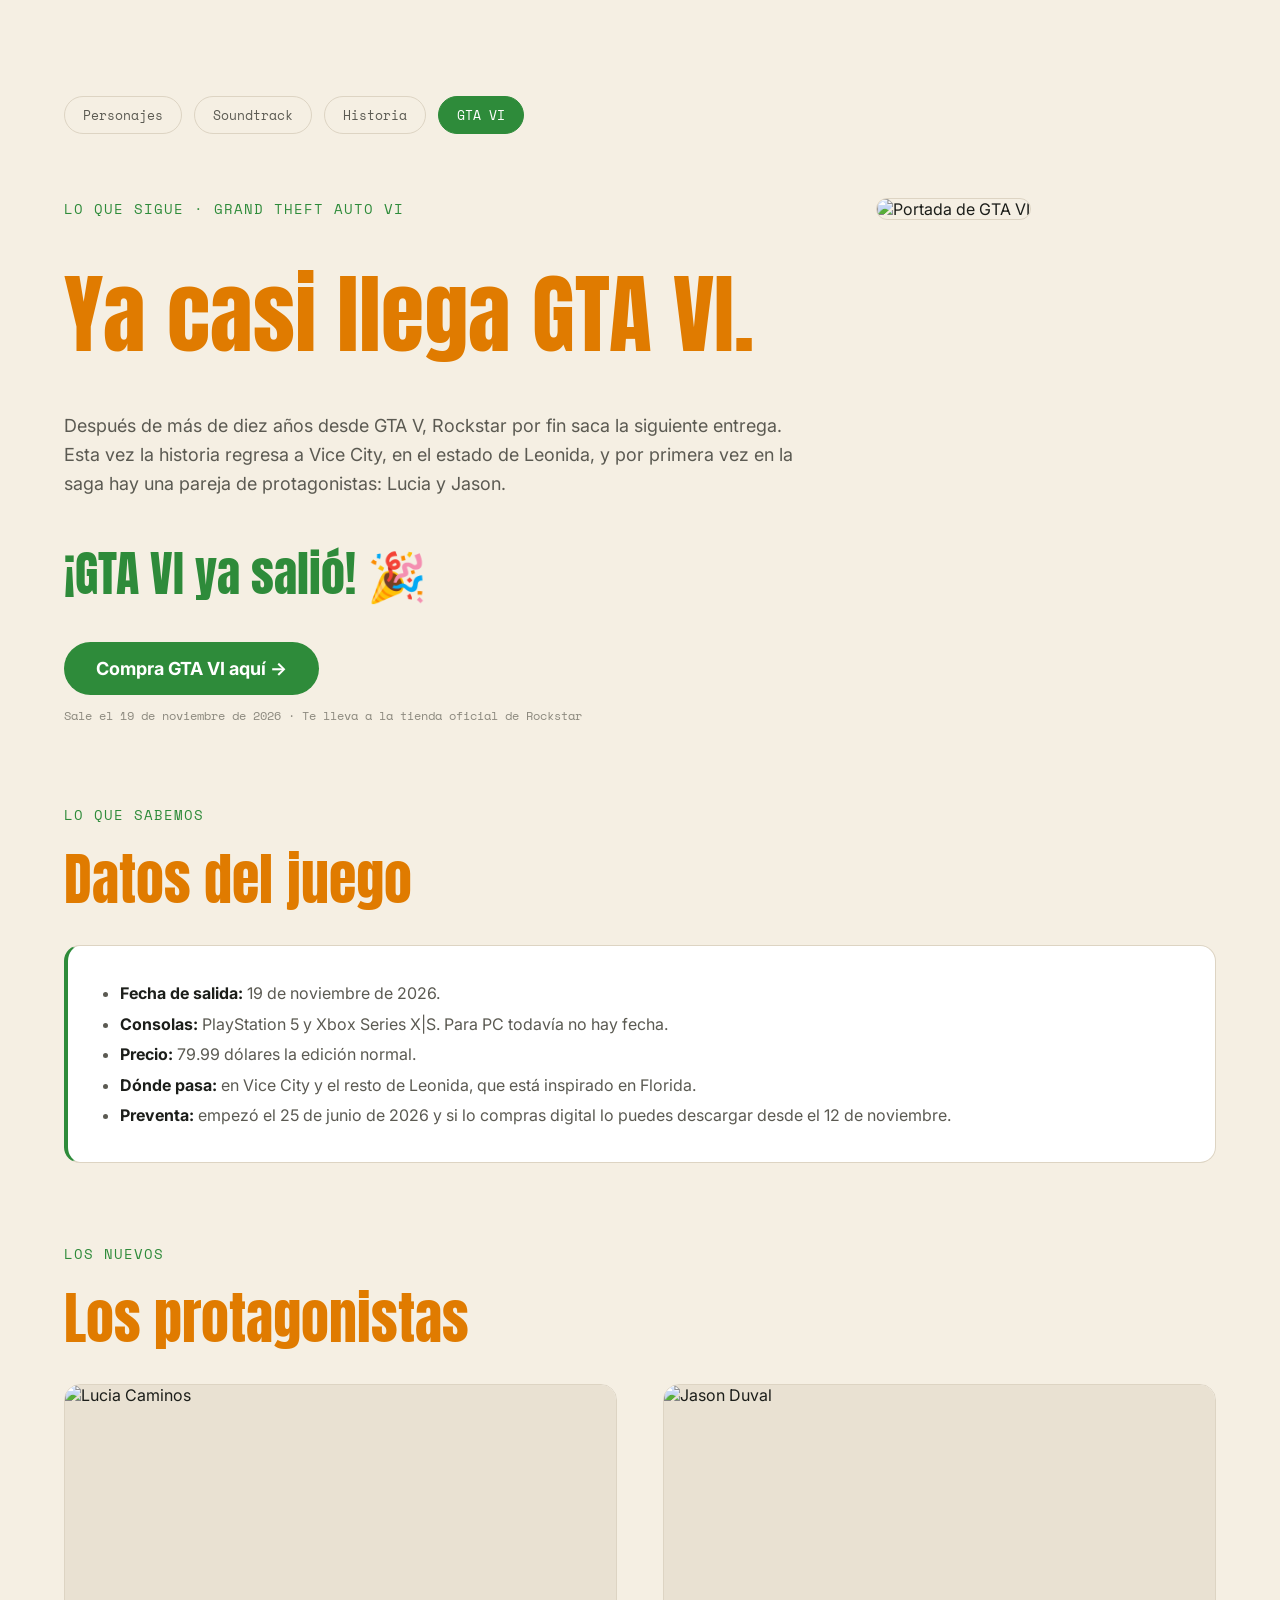
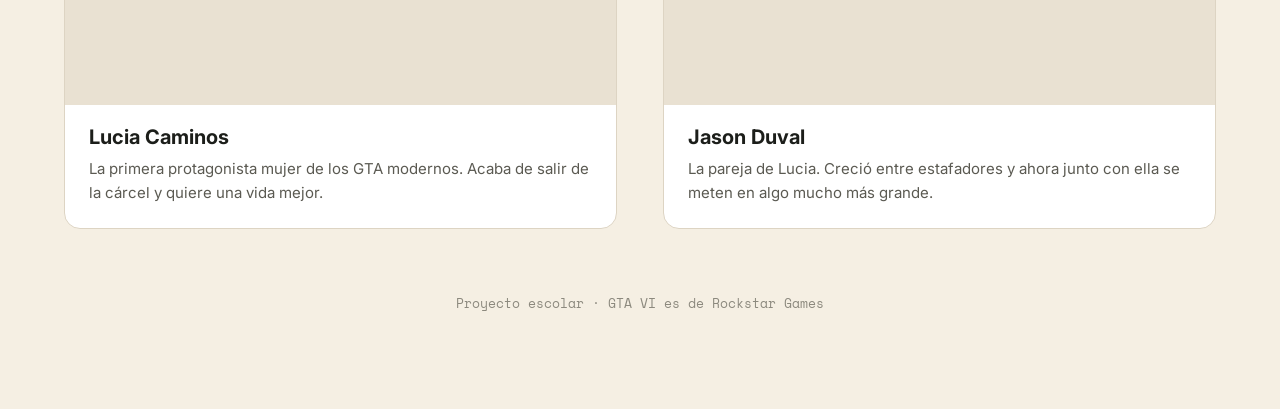
==== gtavi.html @ 97f45c3d "pagina de GTA VI con cuenta regresiva y link de compra" ====
<!DOCTYPE html>
<html lang="es">
  <head>
    <meta charset="UTF-8">
    <meta name="viewport" content="width=device-width, initial-scale=1.0">
    <title>GTA VI · Cuenta regresiva</title>
    <link href="https://fonts.googleapis.com/css2?family=Anton&family=Inter:wght@400;500;600&family=Space+Mono&display=swap" rel="stylesheet">
    <!-- esta pagina tiene su propio css como las demas -->
    <link rel="stylesheet" href="gtavi.css">
  </head>

  <!-- el onload es pa que la cuenta empiece en cuanto carga la pagina -->
  <body onload="iniciar()">
    <div class="contenedor">

      <!-- el mismo menu de siempre pero aqui la actual es gta vi -->
      <div class="menu">
        <a href="index.html">Personajes</a>
        <a href="soundtrack.html">Soundtrack</a>
        <a href="historia.html">Historia</a>
        <a href="gtavi.html" class="actual">GTA VI</a>
      </div>

      <div id="arriba">
        <div id="izquierda">
          <p class="eyebrow">LO QUE SIGUE · GRAND THEFT AUTO VI</p>
          <h1 class="titulo">Ya casi llega GTA VI.</h1>
          <p class="intro">Después de más de diez años desde GTA V, Rockstar por fin saca la siguiente entrega. Esta vez la historia regresa a Vice City, en el estado de Leonida, y por primera vez en la saga hay una pareja de protagonistas: Lucia y Jason.</p>

          <!-- la cuenta regresiva, cada numero tiene su id pa que el js lo pueda cambiar cada segundo -->
          <div class="cuenta" id="cuenta">
            <div class="caja">
              <p class="cifra" id="dias">00</p>
              <p class="etiqueta">DÍAS</p>
            </div>
            <div class="caja">
              <p class="cifra" id="horas">00</p>
              <p class="etiqueta">HORAS</p>
            </div>
            <div class="caja">
              <p class="cifra" id="minutos">00</p>
              <p class="etiqueta">MINUTOS</p>
            </div>
            <div class="caja ultima">
              <p class="cifra" id="segundos">00</p>
              <p class="etiqueta">SEGUNDOS</p>
            </div>
          </div>

          <!-- el link pa comprarlo en la tienda de rockstar, el target _blank lo abre en otra pestaña -->
          <a class="comprar" href="https://store.rockstargames.com/game/buy-gta-vi" target="_blank">Compra GTA VI aquí →</a>
          <p class="nota">Sale el 19 de noviembre de 2026 · Te lleva a la tienda oficial de Rockstar</p>
        </div>

        <div id="derecha">
          <img id="portada" src="https://static.wikia.nocookie.net/gtawiki/images/2/25/GTAVI-CoverArt.jpg/revision/latest/scale-to-width-down/600?cb=20260618132434" alt="Portada de GTA VI" referrerpolicy="no-referrer">
        </div>
      </div>

      <!-- los datos importantes en una ficha con lista como en las otras paginas -->
      <div class="seccion">
        <p class="eyebrow">LO QUE SABEMOS</p>
        <h2 class="subtitulo">Datos del juego</h2>

        <div class="ficha">
          <ul class="lista">
            <li><b>Fecha de salida:</b> 19 de noviembre de 2026.</li>
            <li><b>Consolas:</b> PlayStation 5 y Xbox Series X|S. Para PC todavía no hay fecha.</li>
            <li><b>Precio:</b> 79.99 dólares la edición normal.</li>
            <li><b>Dónde pasa:</b> en Vice City y el resto de Leonida, que está inspirado en Florida.</li>
            <li><b>Preventa:</b> empezó el 25 de junio de 2026 y si lo compras digital lo puedes descargar desde el 12 de noviembre.</li>
          </ul>
        </div>
      </div>

      <!-- los dos protagonistas, reuse las cajitas chico de los personajes -->
      <div class="seccion">
        <p class="eyebrow">LOS NUEVOS</p>
        <h2 class="subtitulo">Los protagonistas</h2>

        <div class="chicos">
          <div class="chico">
            <img class="chico-foto" src="https://static.wikia.nocookie.net/gtawiki/images/2/2a/LuciaCaminos-GTAVI-Portrait.png/revision/latest/scale-to-width-down/600?cb=20250506145927" alt="Lucia Caminos" referrerpolicy="no-referrer">
            <div class="chico-info">
              <p class="chico-nombre">Lucia Caminos</p>
              <p class="chico-texto">La primera protagonista mujer de los GTA modernos. Acaba de salir de la cárcel y quiere una vida mejor.</p>
            </div>
          </div>
          <div class="chico ultimo">
            <img class="chico-foto" src="https://static.wikia.nocookie.net/gtawiki/images/d/de/JasonDuval-GTAVI-Portrait.png/revision/latest/scale-to-width-down/600?cb=20250506145706" alt="Jason Duval" referrerpolicy="no-referrer">
            <div class="chico-info">
              <p class="chico-nombre">Jason Duval</p>
              <p class="chico-texto">La pareja de Lucia. Creció entre estafadores y ahora junto con ella se meten en algo mucho más grande.</p>
            </div>
          </div>
        </div>
      </div>

      <p class="pie">Proyecto escolar · GTA VI es de Rockstar Games</p>
    </div>

    <script src="gtavi.js"></script>
  </body>
</html>
---- gtavi.css ----
/* el css de la pagina de gta vi, los mismos colores y letras que las otras pa que todo combine */

/* el * agarra TODO, es pa quitarle los margenes que pone el navegador */
* {
  margin: 0px;
  padding: 0px;
  box-sizing: border-box;
}

body {
  background-color: #f5efe3;
  color: #1c1e1a;
  font-family: Inter, Arial, sans-serif;
}

.contenedor {
  width: 90%;
  max-width: 1400px;
  margin: 0px auto;
  padding-top: 96px;
  padding-bottom: 96px;
}

/* ---------- menu ---------- */

.menu {
  margin-bottom: 56px;
}

.menu a {
  display: inline-block;
  margin-right: 8px;
  margin-bottom: 8px;
  padding: 8px 18px;
  border: 1px solid #ddd4c3;
  border-radius: 20px;
  font-family: "Space Mono", monospace;
  font-size: 13px;
  color: #5b5a52;
  text-decoration: none;
  transition: all 0.3s;
}

.menu a:hover {
  border-color: #e07b00;
  color: #e07b00;
}

.menu .actual,
.menu .actual:hover {
  background-color: #2e8b3a;
  border-color: #2e8b3a;
  color: #ffffff;
}

/* ---------- parte de arriba ---------- */

@keyframes entrar {
  from {
    opacity: 0;
    top: 20px;
  }
  to {
    opacity: 1;
    top: 0px;
  }
}

/* igual que en personajes: texto a la izquierda y portada a la derecha con float */
#arriba {
  overflow: hidden;
  position: relative;
  animation: entrar 0.8s;
}

#izquierda {
  float: left;
  width: 65%;
}

#derecha {
  float: right;
  width: 340px;
}

#portada {
  width: 340px;
  height: auto;
  border-radius: 16px;
  border: 1px solid #ddd4c3;
}

.eyebrow {
  font-family: "Space Mono", monospace;
  font-size: 14px;
  letter-spacing: 1px;
  color: #2e8b3a;
}

.titulo {
  font-family: Anton, Impact, sans-serif;
  font-weight: normal;
  font-size: 88px;
  margin-top: 28px;
  margin-bottom: 32px;
  color: #e07b00;
}

.intro {
  font-size: 18px;
  line-height: 1.6;
  color: #5b5a52;
}

/* ---------- la cuenta regresiva ---------- */

.cuenta {
  overflow: hidden;
  margin-top: 40px;
}

/* las 4 cajitas en fila, 22% + 4% de margen x3 + 22% = 100 */
.caja {
  float: left;
  width: 22%;
  margin-right: 4%;
  padding: 20px 0px;
  text-align: center;
  background-color: #ffffff;
  border: 1px solid #ddd4c3;
  border-radius: 16px;
}

.ultima {
  margin-right: 0px;
}

.cifra {
  font-family: Anton, Impact, sans-serif;
  font-size: 56px;
  color: #e07b00;
}

.etiqueta {
  font-family: "Space Mono", monospace;
  font-size: 12px;
  color: #8c897e;
}

/* este sale cuando ya llego la fecha */
.salio {
  font-family: Anton, Impact, sans-serif;
  font-size: 48px;
  color: #2e8b3a;
}

/* el boton de comprar, grandote y verde pa que se note */
.comprar {
  display: inline-block;
  margin-top: 32px;
  padding: 16px 32px;
  border-radius: 30px;
  background-color: #2e8b3a;
  color: #ffffff;
  font-size: 18px;
  font-weight: bold;
  text-decoration: none;
  transition: all 0.3s;
}

.comprar:hover {
  background-color: #e07b00;
  box-shadow: 0px 12px 30px #f1d5aa;
}

.nota {
  margin-top: 12px;
  font-family: "Space Mono", monospace;
  font-size: 12px;
  color: #8c897e;
}

/* ---------- secciones de abajo ---------- */

.seccion {
  margin-top: 80px;
}

.subtitulo {
  font-family: Anton, Impact, sans-serif;
  font-weight: normal;
  font-size: 56px;
  margin-top: 12px;
  margin-bottom: 24px;
  color: #e07b00;
}

.ficha {
  background-color: #ffffff;
  border: 1px solid #ddd4c3;
  border-left: 4px solid #2e8b3a;
  border-radius: 16px;
  padding: 32px;
}

.lista {
  margin-left: 20px;
  font-size: 16px;
  line-height: 1.9;
  color: #5b5a52;
}

.lista b {
  color: #1c1e1a;
}

/* ---------- protagonistas ---------- */

.chicos {
  overflow: hidden;
}

/* aqui son nomas 2 entonces cada una agarra casi la mitad */
.chico {
  float: left;
  width: 48%;
  margin-right: 4%;
  overflow: hidden;
  background-color: #ffffff;
  border: 1px solid #ddd4c3;
  border-radius: 16px;
  position: relative;
  top: 0px;
  transition: all 0.4s;
}

.ultimo {
  margin-right: 0px;
}

.chico:hover {
  top: -4px;
  border-color: #e07b00;
  box-shadow: 0px 12px 30px #f1d5aa;
}

/* las fotos son cuadradas, con center top se ve la cara y se corta lo de abajo */
.chico-foto {
  display: block;
  width: 100%;
  height: 320px;
  object-fit: cover;
  object-position: center top;
  background-color: #e9e1d2;
  transition: all 0.6s;
}

.chico:hover .chico-foto {
  transform: scale(1.06);
}

.chico-info {
  padding: 20px 24px 24px 24px;
}

.chico-nombre {
  font-size: 20px;
  font-weight: bold;
}

.chico-texto {
  margin-top: 8px;
  font-size: 15px;
  line-height: 1.55;
  color: #5b5a52;
}

.pie {
  margin-top: 64px;
  text-align: center;
  font-family: "Space Mono", monospace;
  font-size: 13px;
  color: #8c897e;
}

/* en el cel quito los float pa que todo quede uno abajo del otro */
@media (max-width: 400px) {
  .contenedor {
    padding-top: 40px;
    padding-bottom: 40px;
  }
  #izquierda {
    float: none;
    width: 100%;
  }
  #derecha {
    float: none;
    width: 100%;
    margin-top: 32px;
  }
  #portada {
    width: 100%;
  }
  .titulo {
    font-size: 44px;
  }
  .cifra {
    font-size: 30px;
  }
  .etiqueta {
    font-size: 9px;
  }
  .subtitulo {
    font-size: 36px;
  }
  .ficha {
    padding: 24px;
  }
  .chico {
    float: none;
    width: 100%;
    margin-right: 0px;
    margin-bottom: 16px;
  }
  .chico-foto {
    height: 280px;
  }
}
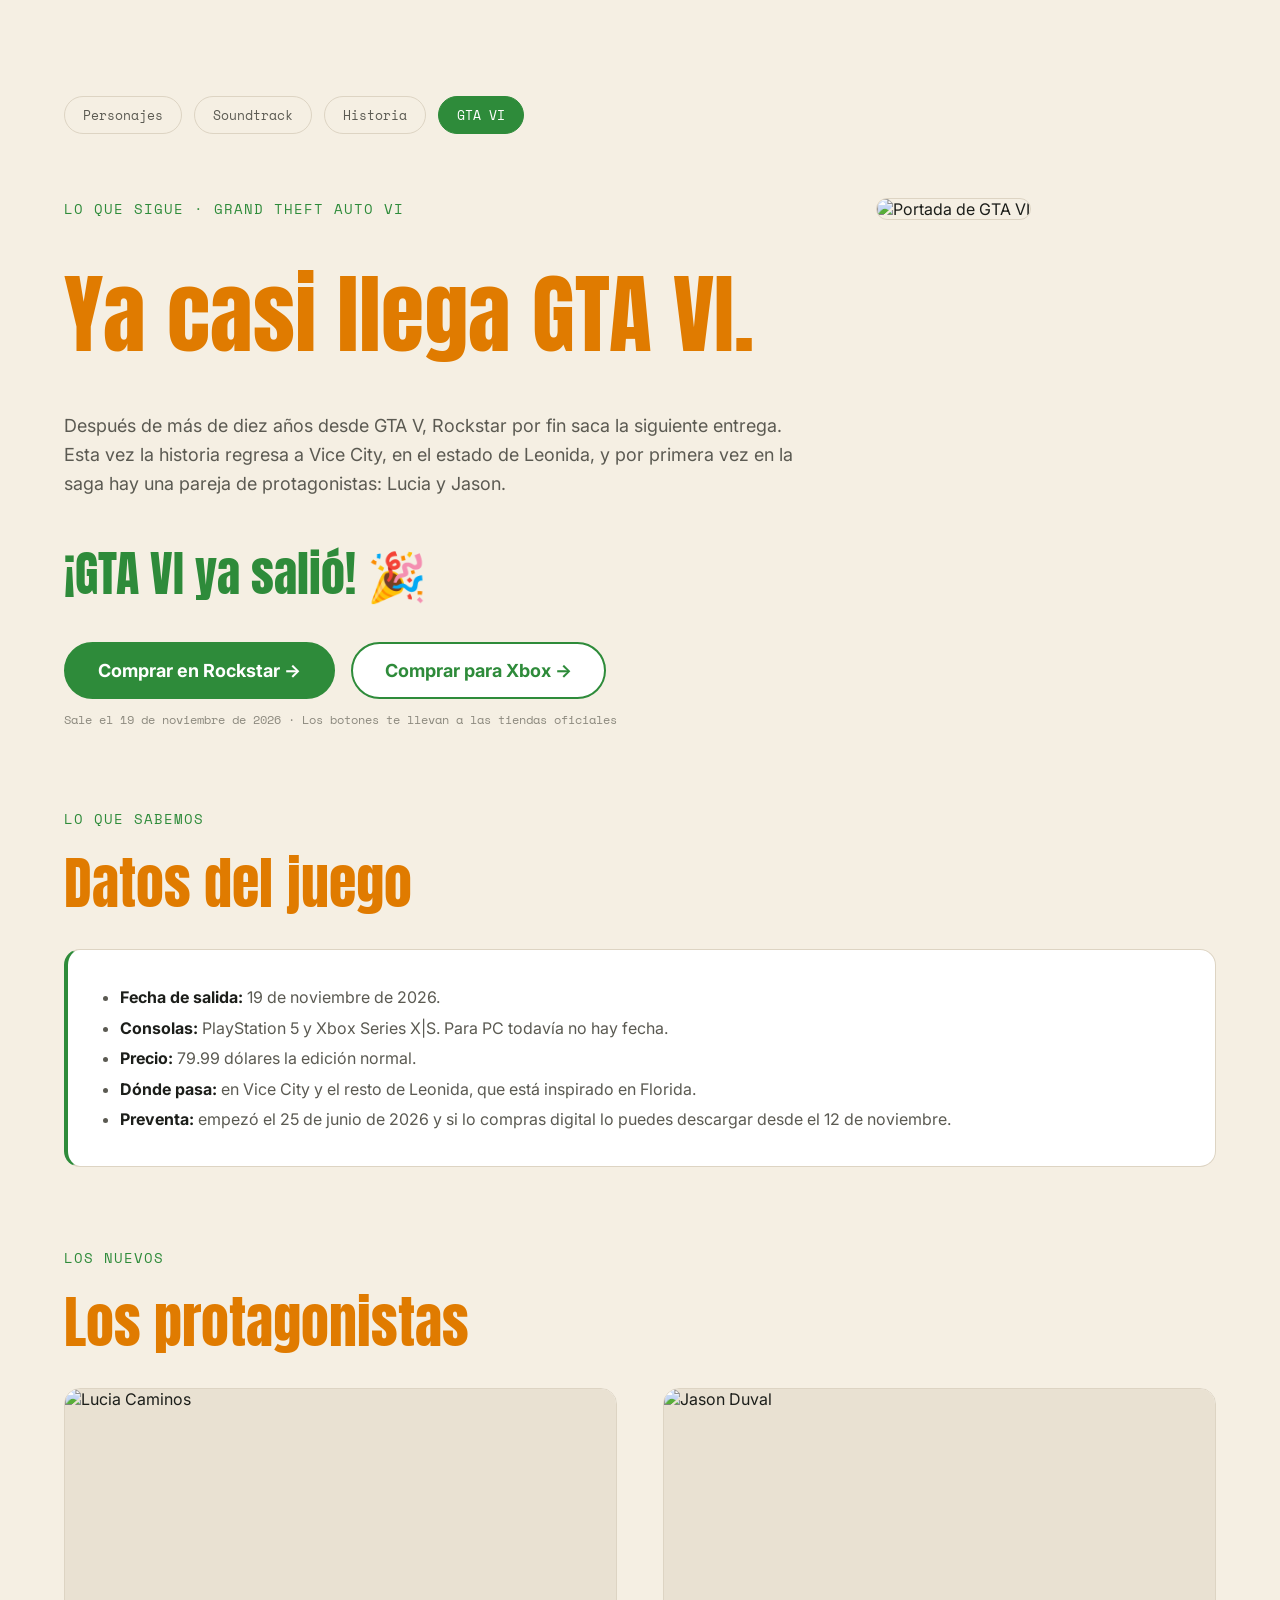
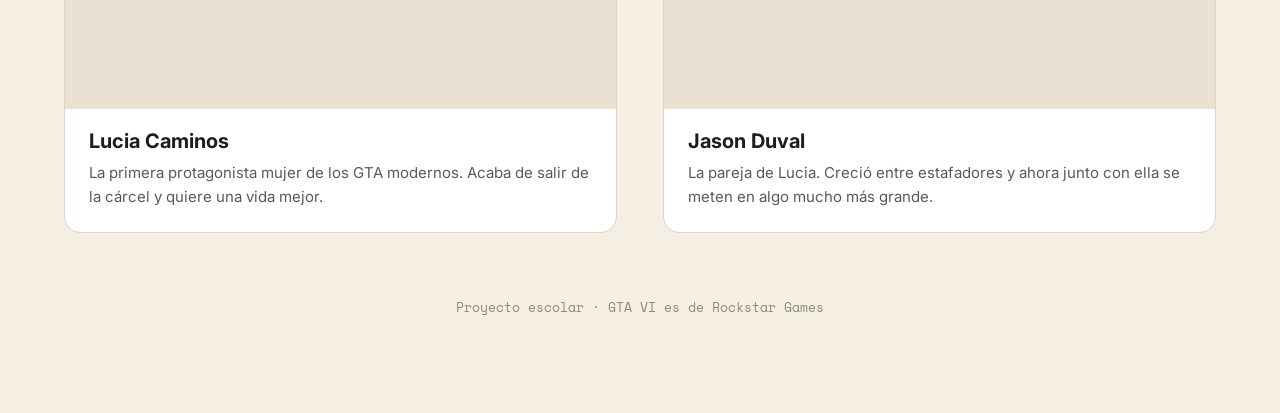
==== commit 3caebce1: "agrge el soundtrack oficial del juego, el que aparece en la primera mission" ====
--- a/gtavi.html
+++ b/gtavi.html
@@ -47,9 +47,11 @@
             </div>
           </div>
 
-          <!-- el link pa comprarlo en la tienda de rockstar, el target _blank lo abre en otra pestaña -->
-          <a class="comprar" href="https://store.rockstargames.com/game/buy-gta-vi" target="_blank">Compra GTA VI aquí →</a>
-          <p class="nota">Sale el 19 de noviembre de 2026 · Te lleva a la tienda oficial de Rockstar</p>
+          <!-- los links pa comprarlo, uno en la tienda de rockstar y otro en la de xbox -->
+          <!-- el target _blank los abre en otra pestaña -->
+          <a class="comprar" href="https://store.rockstargames.com/game/buy-gta-vi" target="_blank">Comprar en Rockstar →</a>
+          <a class="comprar xbox" href="https://www.xbox.com/es-MX/games/grand-theft-auto-vi" target="_blank">Comprar para Xbox →</a>
+          <p class="nota">Sale el 19 de noviembre de 2026 · Los botones te llevan a las tiendas oficiales</p>
         </div>
 
         <div id="derecha">
--- a/gtavi.css
+++ b/gtavi.css
@@ -160,6 +160,7 @@
   margin-top: 32px;
   padding: 16px 32px;
   border-radius: 30px;
+  border: 2px solid #2e8b3a;
   background-color: #2e8b3a;
   color: #ffffff;
   font-size: 18px;
@@ -170,7 +171,19 @@
 
 .comprar:hover {
   background-color: #e07b00;
+  border-color: #e07b00;
   box-shadow: 0px 12px 30px #f1d5aa;
+}
+
+/* el de xbox va al lado, blanco con borde pa que no se vean dos botones verdes iguales */
+.xbox {
+  margin-left: 12px;
+  background-color: #ffffff;
+  color: #2e8b3a;
+}
+
+.xbox:hover {
+  color: #ffffff;
 }
 
 .nota {
@@ -313,6 +326,15 @@
   .subtitulo {
     font-size: 36px;
   }
+  /* en el cel los botones no caben juntos entonces van uno abajo del otro */
+  .comprar {
+    display: block;
+    text-align: center;
+    margin-top: 16px;
+  }
+  .xbox {
+    margin-left: 0px;
+  }
   .ficha {
     padding: 24px;
   }
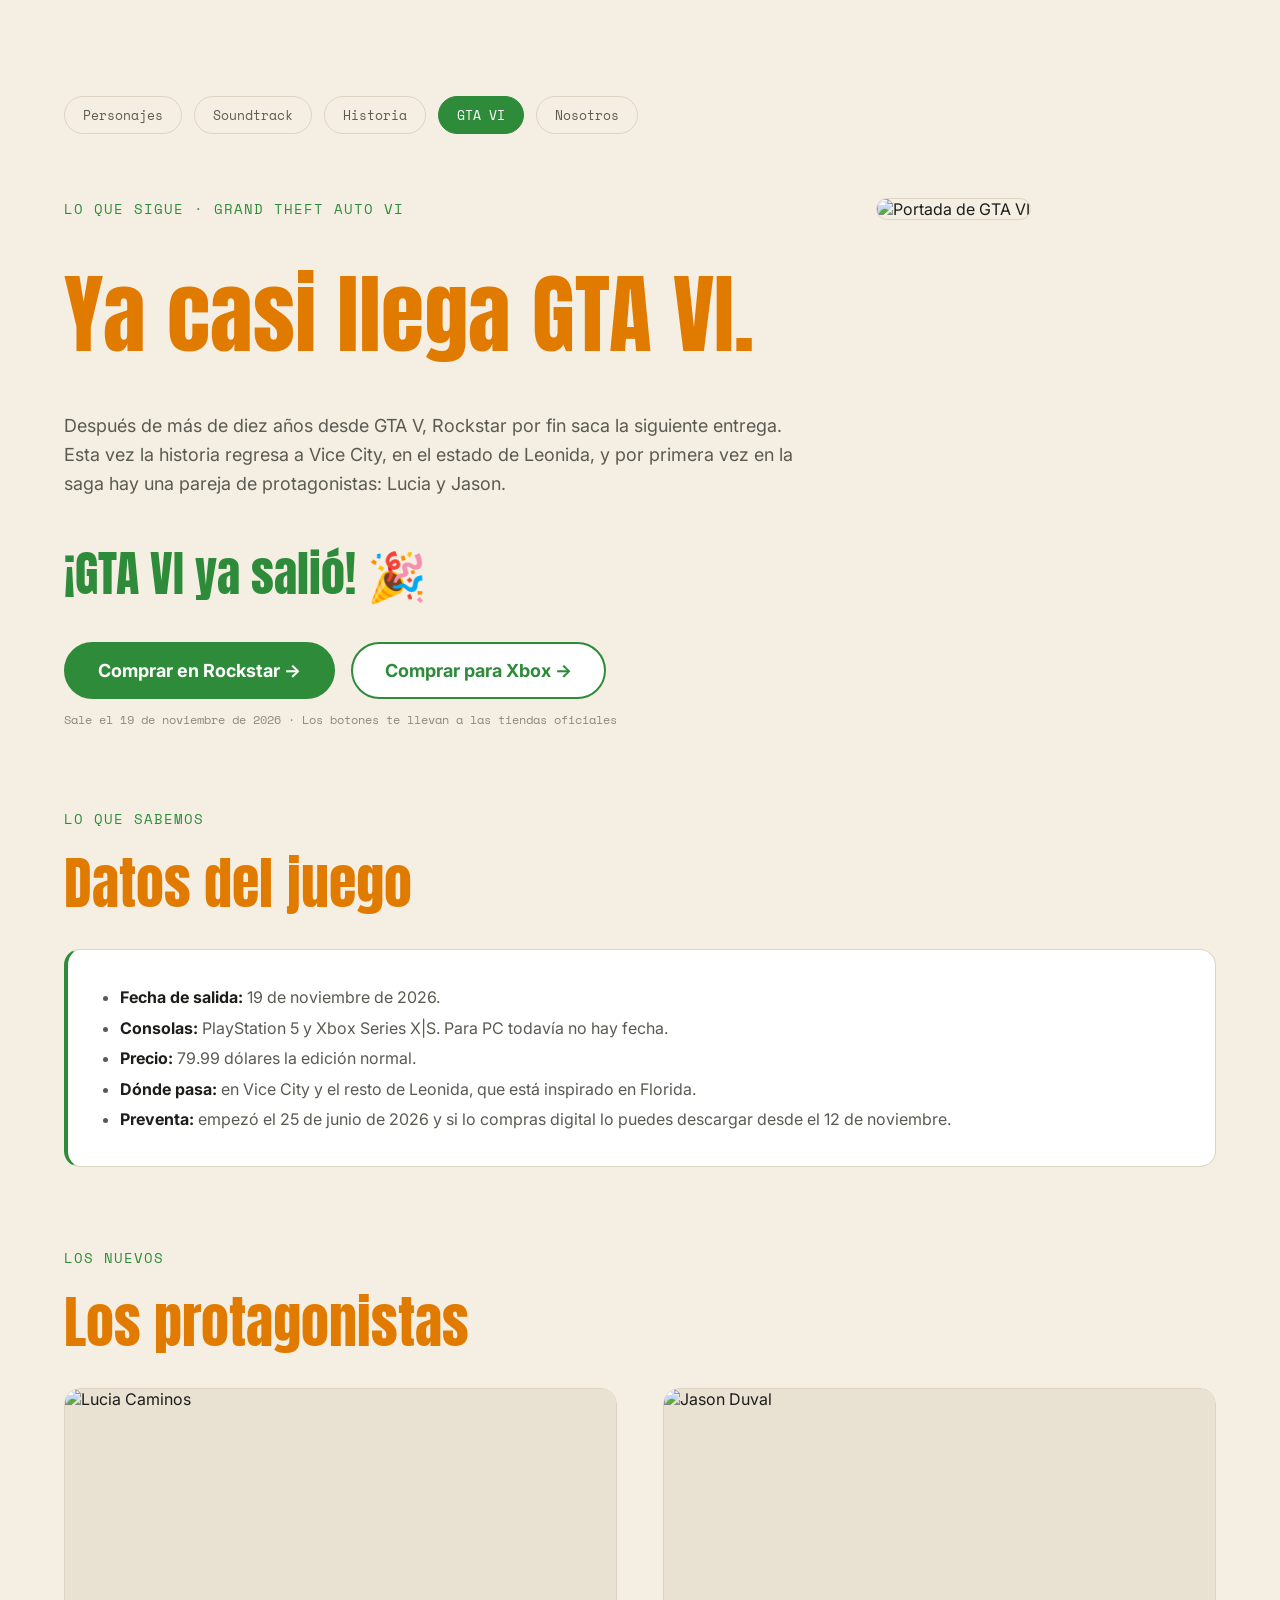
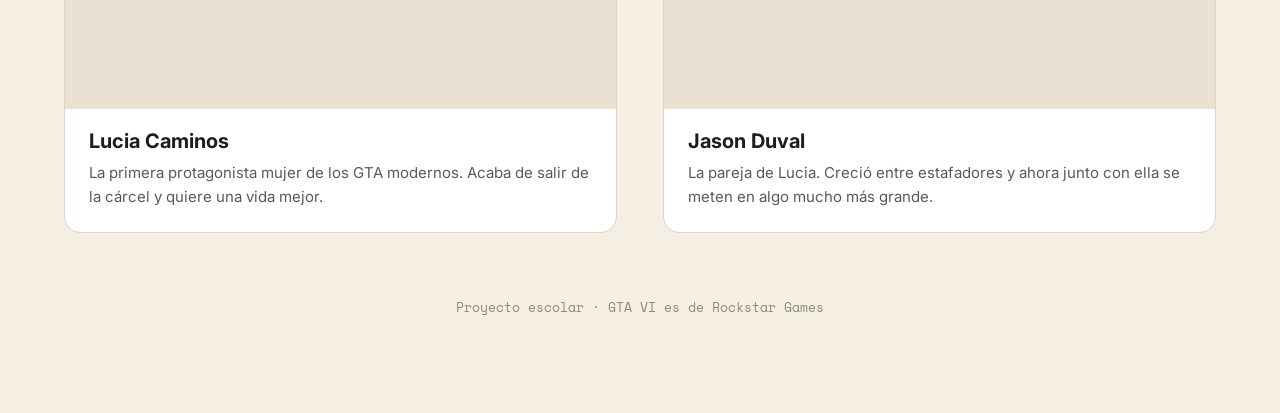
==== commit f15d3263: "agrege pagina de nosotros puse mi insta jaja y algunas mejoras extras" ====
--- a/gtavi.html
+++ b/gtavi.html
@@ -19,6 +19,7 @@
         <a href="soundtrack.html">Soundtrack</a>
         <a href="historia.html">Historia</a>
         <a href="gtavi.html" class="actual">GTA VI</a>
+        <a href="nosotros.html">Nosotros</a>
       </div>
 
       <div id="arriba">
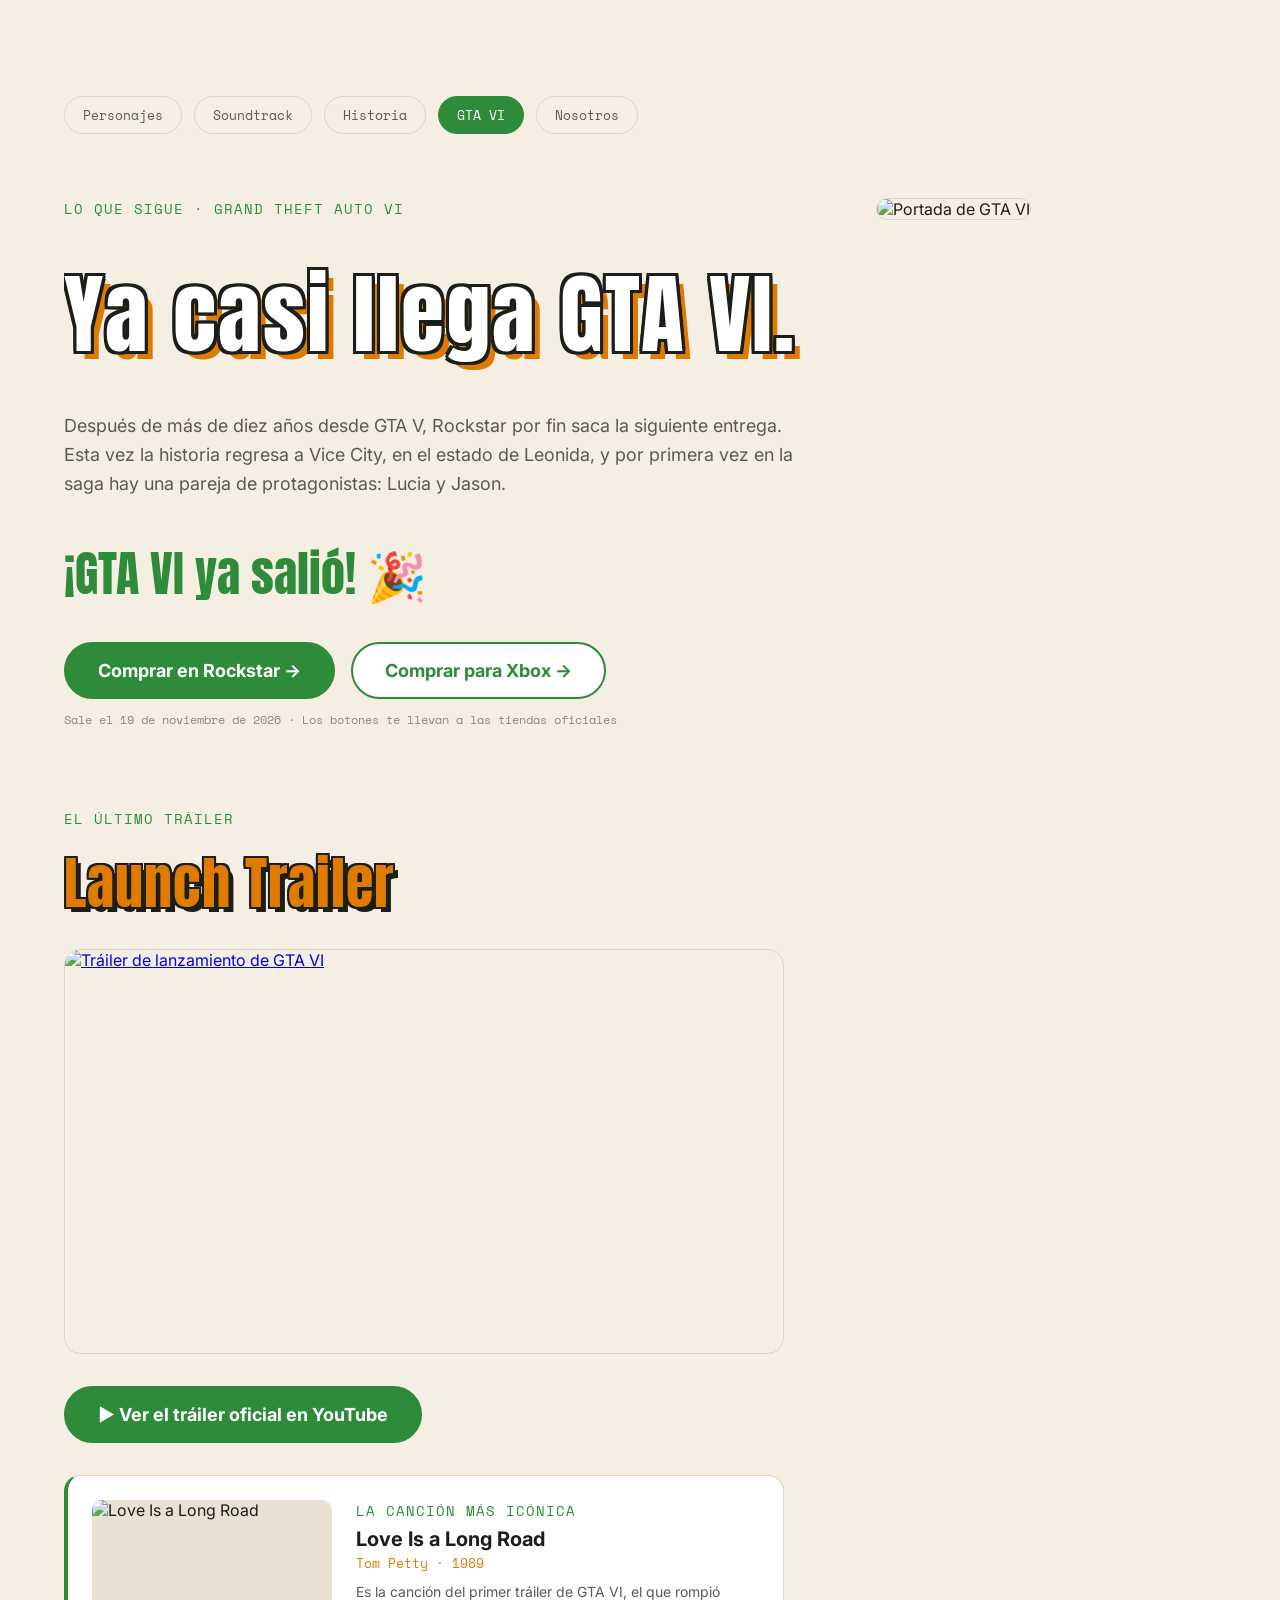
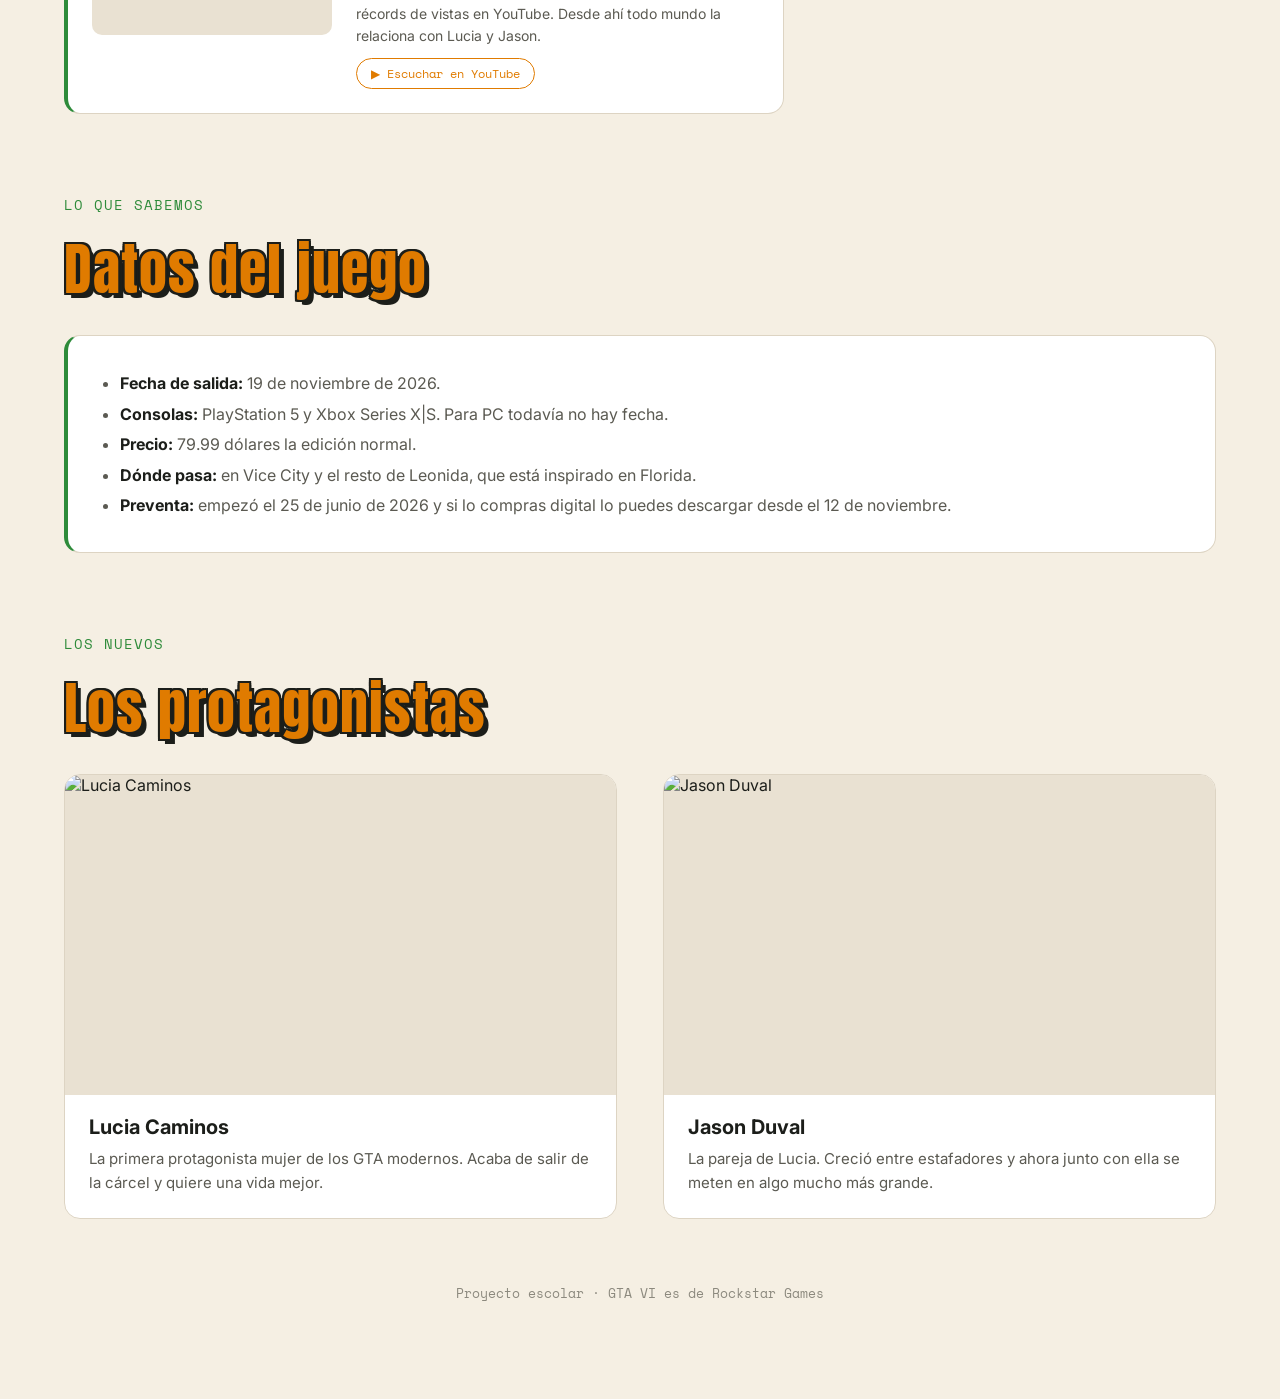
==== commit 97a00dd6: "de nuevo senti que estaba como incompleta y centre mejor las imagenes de los personajes principales," ====
--- a/gtavi.html
+++ b/gtavi.html
@@ -5,6 +5,8 @@
     <meta name="viewport" content="width=device-width, initial-scale=1.0">
     <title>GTA VI · Cuenta regresiva</title>
     <link href="https://fonts.googleapis.com/css2?family=Anton&family=Inter:wght@400;500;600&family=Space+Mono&display=swap" rel="stylesheet">
+    <!-- la letra del logo de gta (pricedown), no esta en google fonts entonces la saco de cdnfonts -->
+    <link href="https://fonts.cdnfonts.com/css/pricedown" rel="stylesheet">
     <!-- esta pagina tiene su propio css como las demas -->
     <link rel="stylesheet" href="gtavi.css">
   </head>
@@ -60,6 +62,30 @@
         </div>
       </div>
 
+      <!-- el ultimo trailer oficial, la imagen tambien es link asi le puedes picar a la imagen o al boton -->
+      <!-- la imagen es la miniatura del video, youtube la da en img.youtube.com/vi/CODIGO/maxresdefault.jpg -->
+      <div class="seccion">
+        <p class="eyebrow">EL ÚLTIMO TRÁILER</p>
+        <h2 class="subtitulo">Launch Trailer</h2>
+
+        <a href="https://www.youtube.com/watch?v=rz1B4B2yBZY" target="_blank">
+          <img class="trailer" src="https://img.youtube.com/vi/rz1B4B2yBZY/maxresdefault.jpg" alt="Tráiler de lanzamiento de GTA VI">
+        </a>
+        <a class="comprar" href="https://www.youtube.com/watch?v=rz1B4B2yBZY" target="_blank">▶ Ver el tráiler oficial en YouTube</a>
+
+        <!-- la cancion mas iconica de los trailers, en una cajita con la miniatura a un lado -->
+        <div class="cancion-trailer">
+          <img class="miniatura" src="https://img.youtube.com/vi/xAgUYyosqVM/mqdefault.jpg" alt="Love Is a Long Road">
+          <div class="cancion-info">
+            <p class="eyebrow">LA CANCIÓN MÁS ICÓNICA</p>
+            <p class="cancion-nombre">Love Is a Long Road</p>
+            <p class="cancion-artista">Tom Petty · 1989</p>
+            <p class="cancion-texto">Es la canción del primer tráiler de GTA VI, el que rompió récords de vistas en YouTube. Desde ahí todo mundo la relaciona con Lucia y Jason.</p>
+            <a class="escuchar" href="https://www.youtube.com/watch?v=xAgUYyosqVM" target="_blank">▶ Escuchar en YouTube</a>
+          </div>
+        </div>
+      </div>
+
       <!-- los datos importantes en una ficha con lista como en las otras paginas -->
       <div class="seccion">
         <p class="eyebrow">LO QUE SABEMOS</p>
--- a/gtavi.css
+++ b/gtavi.css
@@ -98,12 +98,16 @@
 }
 
 .titulo {
-  font-family: Anton, Impact, sans-serif;
+  font-family: "Pricedown Bl", Anton, Impact, sans-serif;
   font-weight: normal;
   font-size: 88px;
   margin-top: 28px;
   margin-bottom: 32px;
-  color: #e07b00;
+  /* blanco con contorno negro como el logo de gta v, el contorno son 8 sombras de 3px (una pa cada lado) */
+  /* y la ultima sombra naranja va mas lejos pa que se vea como sombra de verdad */
+  color: #ffffff;
+  letter-spacing: 2px;
+  text-shadow: -3px -3px 0px #1c1e1a, 3px -3px 0px #1c1e1a, -3px 3px 0px #1c1e1a, 3px 3px 0px #1c1e1a, 0px -3px 0px #1c1e1a, 0px 3px 0px #1c1e1a, -3px 0px 0px #1c1e1a, 3px 0px 0px #1c1e1a, 8px 8px 0px #e07b00;
 }
 
 .intro {
@@ -199,13 +203,103 @@
   margin-top: 80px;
 }
 
+/* la imagen del trailer, la miniatura es de 16:9 entonces 720 x 405 queda sin aplastarse */
+/* el display block es pa que el boton quede abajo y no al lado */
+.trailer {
+  display: block;
+  width: 720px;
+  height: 405px;
+  object-fit: cover;
+  border-radius: 16px;
+  border: 1px solid #ddd4c3;
+  transition: all 0.4s;
+}
+
+/* cuando le pasas el mouse se sube tantito con borde naranja como las cajitas */
+.trailer:hover {
+  transform: translateY(-4px);
+  border-color: #e07b00;
+  box-shadow: 0px 16px 40px #f1d5aa;
+}
+
+/* la cajita de la cancion del trailer, igual que las del top del soundtrack */
+/* el overflow hidden es pa que la imagen con float no se salga de la cajita */
+.cancion-trailer {
+  overflow: hidden;
+  max-width: 720px;
+  margin-top: 32px;
+  padding: 24px;
+  background-color: #ffffff;
+  border: 1px solid #ddd4c3;
+  border-left: 4px solid #2e8b3a;
+  border-radius: 16px;
+}
+
+/* la miniatura del video a la izquierda con float */
+.miniatura {
+  float: left;
+  width: 240px;
+  height: 135px;
+  margin-right: 24px;
+  border-radius: 10px;
+  object-fit: cover;
+  background-color: #e9e1d2;
+}
+
+/* el overflow hidden hace que el texto no se meta abajo de la imagen */
+.cancion-info {
+  overflow: hidden;
+}
+
+.cancion-nombre {
+  margin-top: 6px;
+  font-size: 20px;
+  font-weight: bold;
+}
+
+.cancion-artista {
+  margin-top: 2px;
+  font-family: "Space Mono", monospace;
+  font-size: 13px;
+  color: #e07b00;
+}
+
+.cancion-texto {
+  margin-top: 8px;
+  font-size: 14px;
+  line-height: 1.55;
+  color: #5b5a52;
+}
+
+/* el link como botoncito naranja como en las otras paginas */
+.escuchar {
+  display: inline-block;
+  margin-top: 12px;
+  padding: 6px 14px;
+  border: 1px solid #e07b00;
+  border-radius: 20px;
+  font-family: "Space Mono", monospace;
+  font-size: 12px;
+  color: #e07b00;
+  text-decoration: none;
+  transition: all 0.3s;
+}
+
+.escuchar:hover {
+  background-color: #e07b00;
+  color: #ffffff;
+}
+
 .subtitulo {
-  font-family: Anton, Impact, sans-serif;
+  font-family: "Pricedown Bl", Anton, Impact, sans-serif;
   font-weight: normal;
   font-size: 56px;
   margin-top: 12px;
   margin-bottom: 24px;
+  /* lo mismo que el titulo pero naranja, con contorno mas delgadito y la sombra negra */
   color: #e07b00;
+  letter-spacing: 1px;
+  text-shadow: -2px -2px 0px #1c1e1a, 2px -2px 0px #1c1e1a, -2px 2px 0px #1c1e1a, 2px 2px 0px #1c1e1a, 0px -2px 0px #1c1e1a, 0px 2px 0px #1c1e1a, -2px 0px 0px #1c1e1a, 2px 0px 0px #1c1e1a, 5px 5px 0px #1c1e1a;
 }
 
 .ficha {
@@ -326,6 +420,19 @@
   .subtitulo {
     font-size: 36px;
   }
+  /* en el cel la imagen del trailer agarra todo lo ancho */
+  .trailer {
+    width: 100%;
+    height: 190px;
+  }
+  /* en el cel la miniatura de la cancion va arriba y el texto abajo */
+  .miniatura {
+    float: none;
+    width: 100%;
+    height: 160px;
+    margin-right: 0px;
+    margin-bottom: 16px;
+  }
   /* en el cel los botones no caben juntos entonces van uno abajo del otro */
   .comprar {
     display: block;
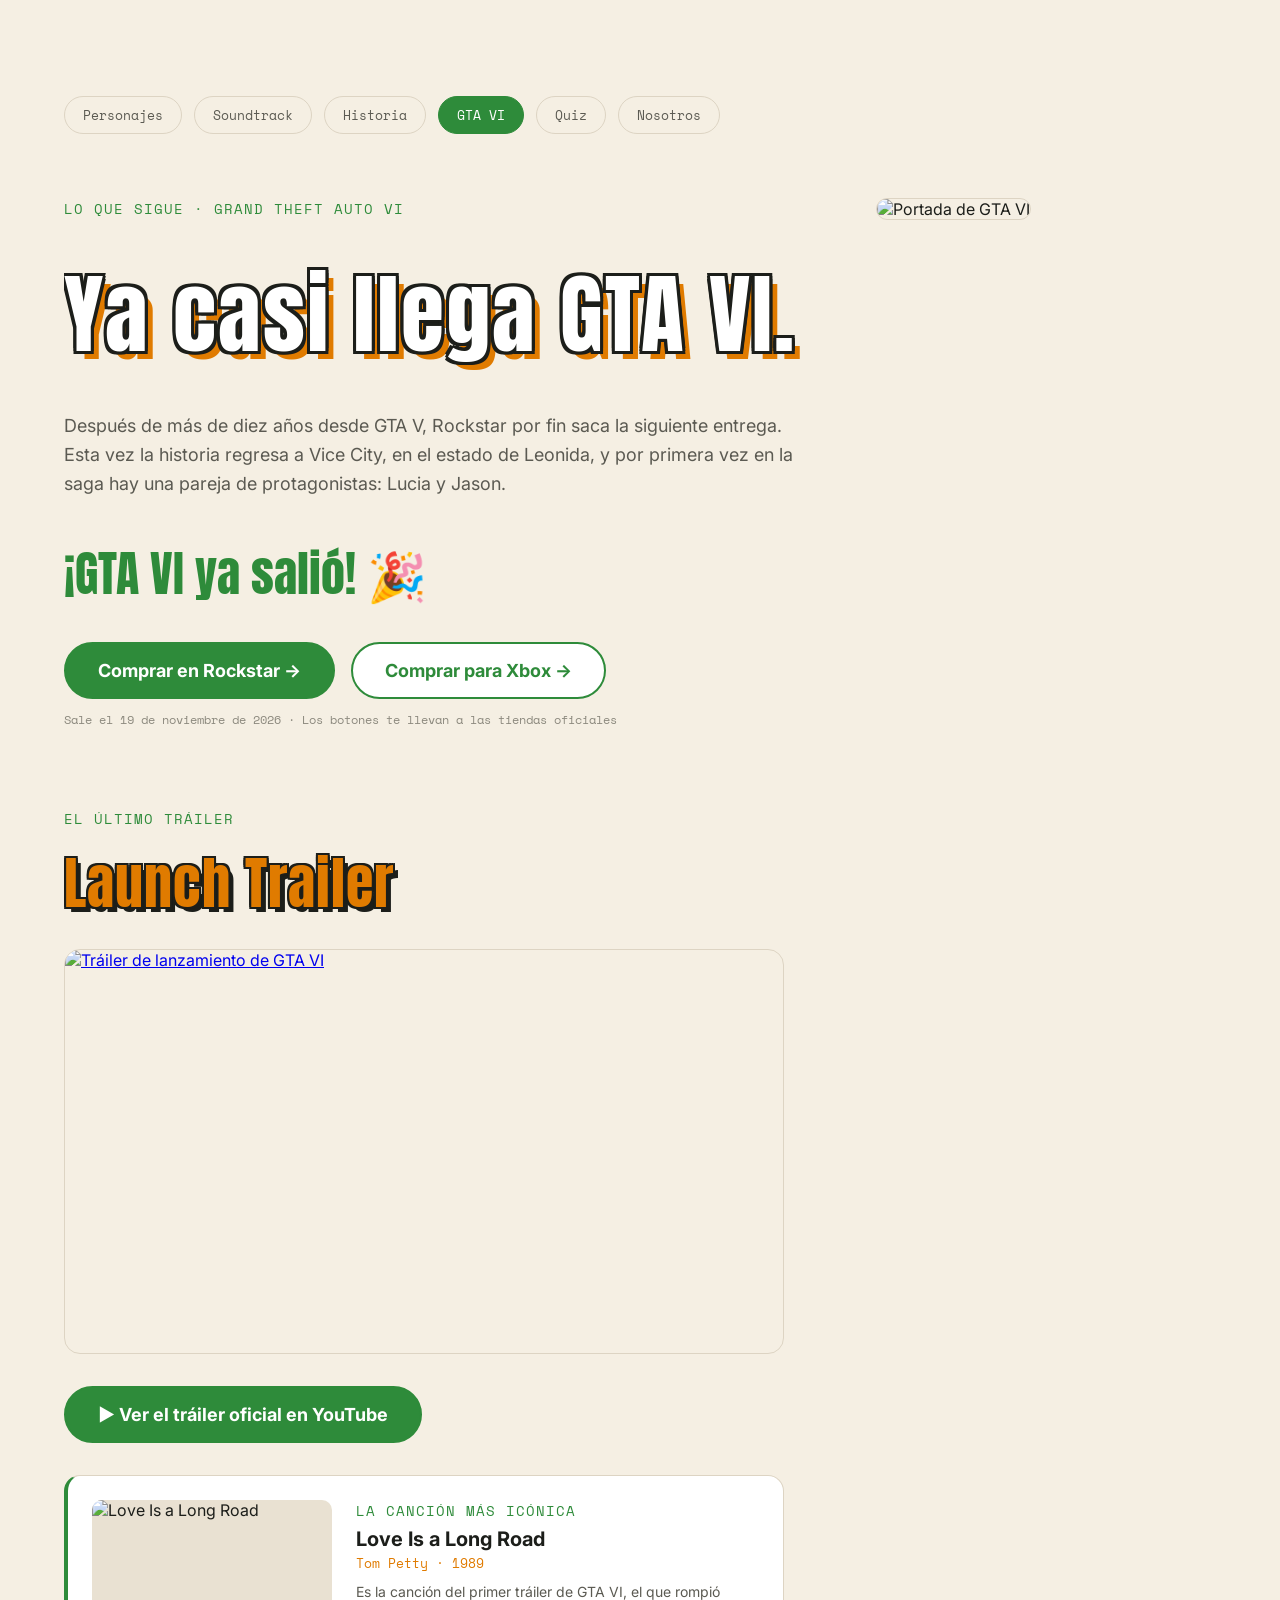
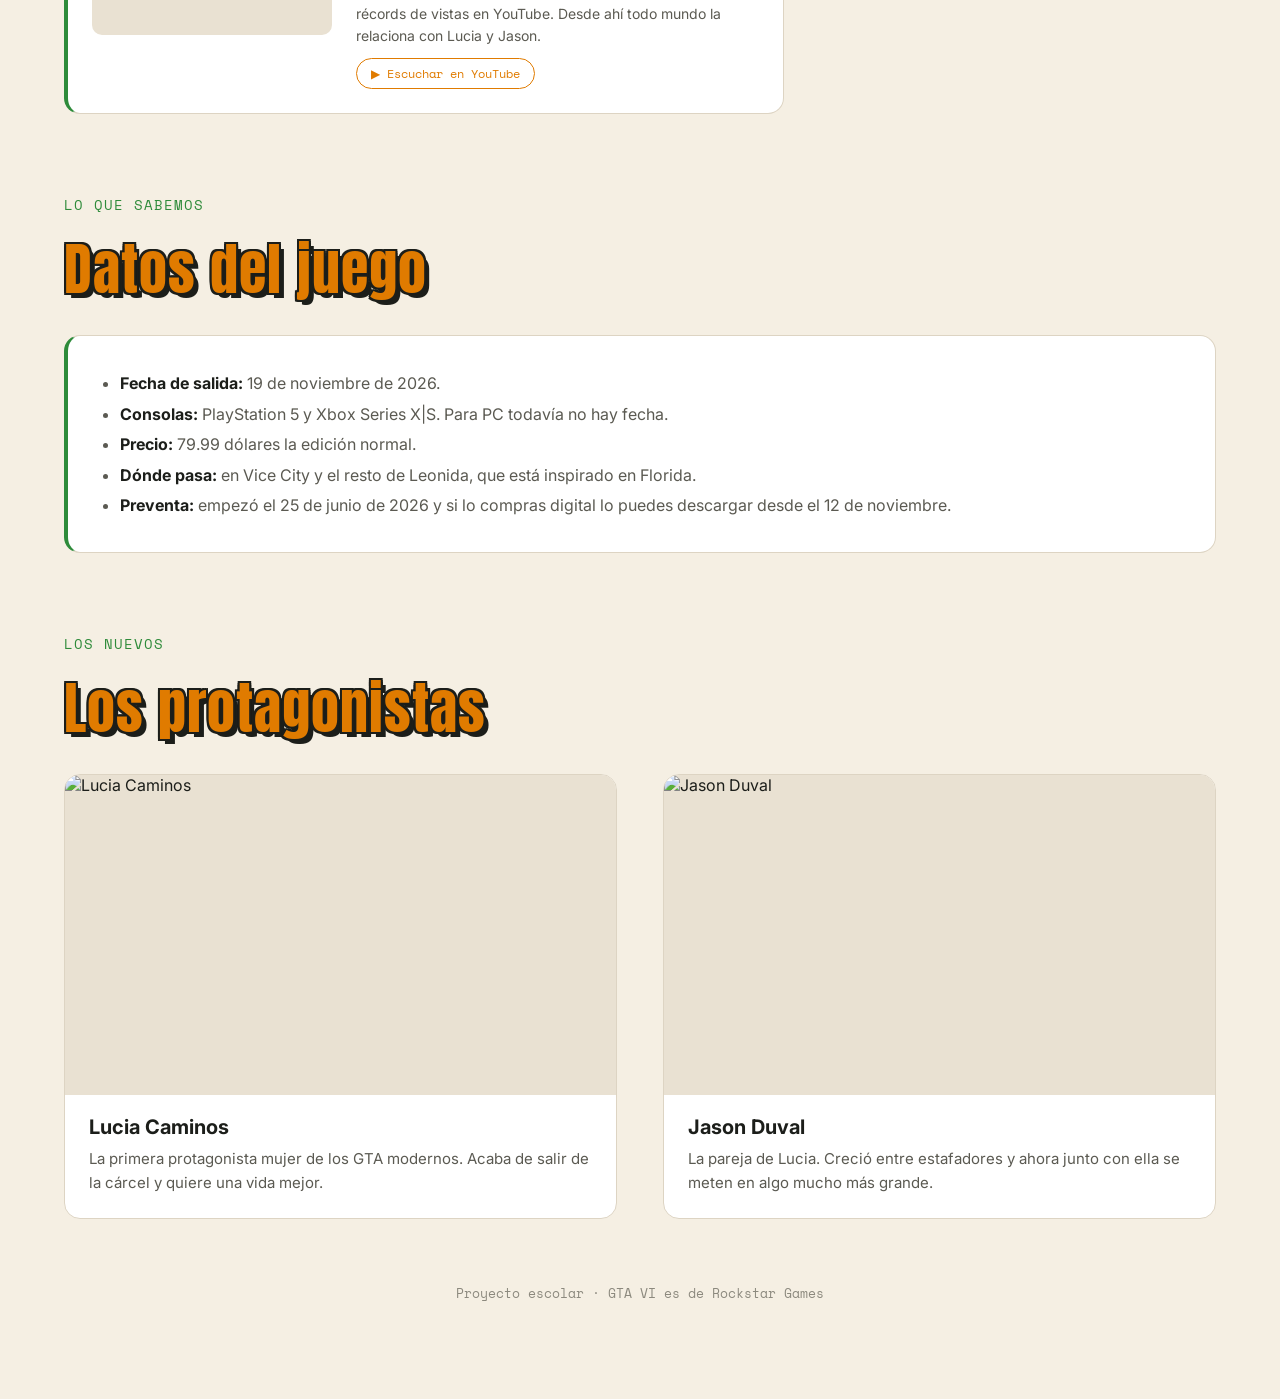
==== commit 79ab1068: "puse un quizz de preguntas sobre el juego" ====
--- a/gtavi.html
+++ b/gtavi.html
@@ -21,6 +21,7 @@
         <a href="soundtrack.html">Soundtrack</a>
         <a href="historia.html">Historia</a>
         <a href="gtavi.html" class="actual">GTA VI</a>
+        <a href="quiz.html">Quiz</a>
         <a href="nosotros.html">Nosotros</a>
       </div>
 
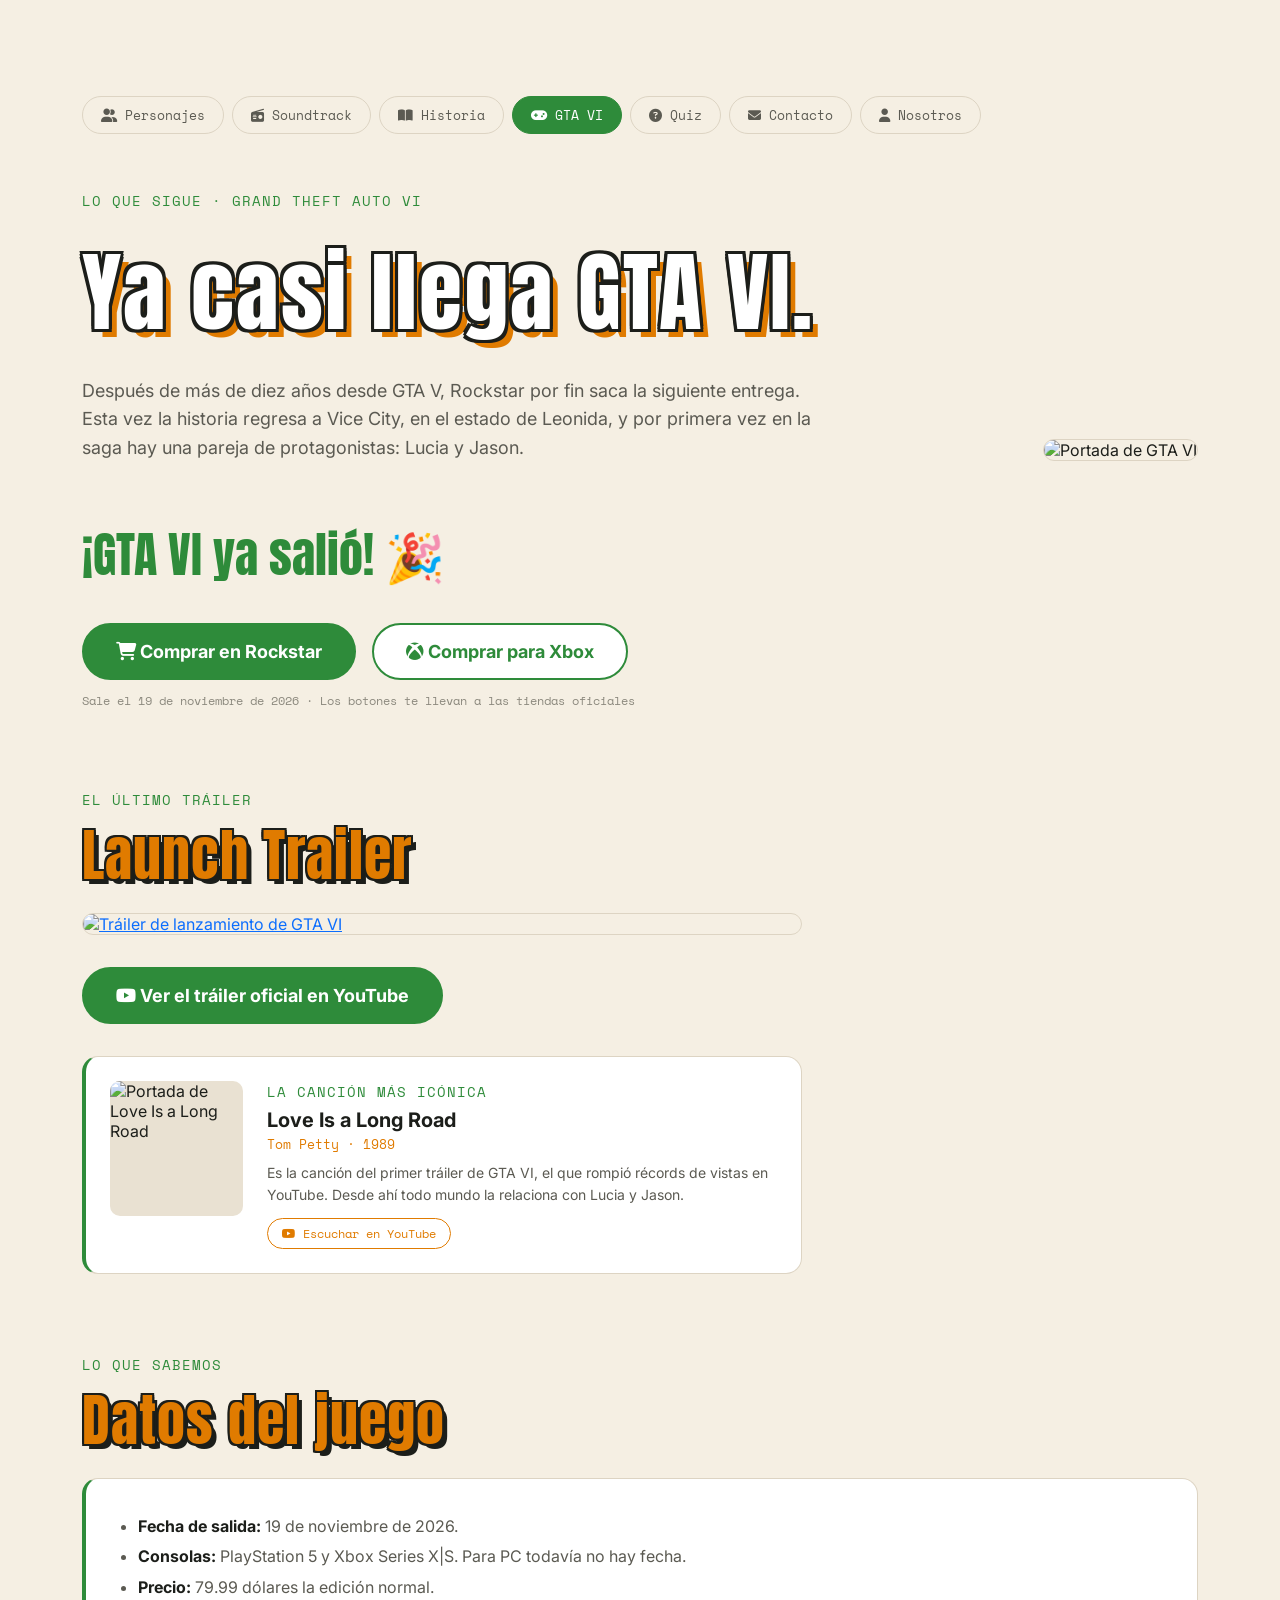
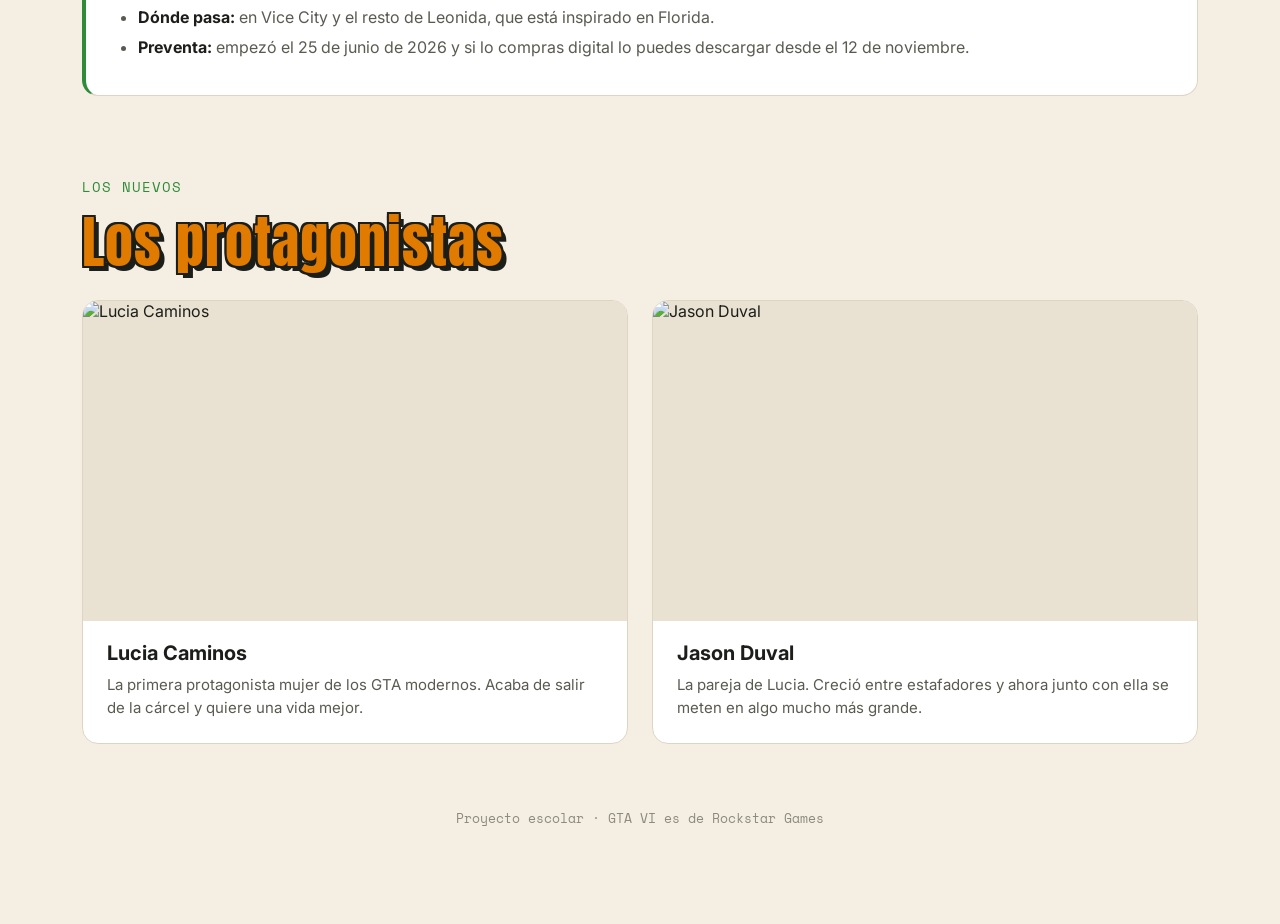
==== commit 4b964d14: "bootstrap y etiquetas semanticas" ====
--- a/gtavi.html
+++ b/gtavi.html
@@ -4,6 +4,10 @@
     <meta charset="UTF-8">
     <meta name="viewport" content="width=device-width, initial-scale=1.0">
     <title>GTA VI · Cuenta regresiva</title>
+    <!-- bootstrap pa la rejilla, font awesome pa los iconos y aos pa las animaciones al bajar -->
+    <link href="https://cdn.jsdelivr.net/npm/bootstrap@5.3.3/dist/css/bootstrap.min.css" rel="stylesheet">
+    <link rel="stylesheet" href="https://cdnjs.cloudflare.com/ajax/libs/font-awesome/6.5.2/css/all.min.css">
+    <link rel="stylesheet" href="https://unpkg.com/aos@2.3.4/dist/aos.css">
     <link href="https://fonts.googleapis.com/css2?family=Anton&family=Inter:wght@400;500;600&family=Space+Mono&display=swap" rel="stylesheet">
     <!-- la letra del logo de gta (pricedown), no esta en google fonts entonces la saco de cdnfonts -->
     <link href="https://fonts.cdnfonts.com/css/pricedown" rel="stylesheet">
@@ -13,122 +17,153 @@
 
   <!-- el onload es pa que la cuenta empiece en cuanto carga la pagina -->
   <body onload="iniciar()">
-    <div class="contenedor">
+    <div class="container contenedor">
 
       <!-- el mismo menu de siempre pero aqui la actual es gta vi -->
-      <div class="menu">
-        <a href="index.html">Personajes</a>
-        <a href="soundtrack.html">Soundtrack</a>
-        <a href="historia.html">Historia</a>
-        <a href="gtavi.html" class="actual">GTA VI</a>
-        <a href="quiz.html">Quiz</a>
-        <a href="nosotros.html">Nosotros</a>
-      </div>
+      <header>
+        <nav class="menu d-flex flex-wrap gap-2">
+          <a href="index.html"><i class="fa-solid fa-user-group"></i> Personajes</a>
+          <a href="soundtrack.html"><i class="fa-solid fa-radio"></i> Soundtrack</a>
+          <a href="historia.html"><i class="fa-solid fa-book-open"></i> Historia</a>
+          <a href="gtavi.html" class="actual"><i class="fa-solid fa-gamepad"></i> GTA VI</a>
+          <a href="quiz.html"><i class="fa-solid fa-circle-question"></i> Quiz</a>
+          <a href="contacto.html"><i class="fa-solid fa-envelope"></i> Contacto</a>
+          <a href="nosotros.html"><i class="fa-solid fa-user"></i> Nosotros</a>
+        </nav>
+      </header>
 
-      <div id="arriba">
-        <div id="izquierda">
-          <p class="eyebrow">LO QUE SIGUE · GRAND THEFT AUTO VI</p>
-          <h1 class="titulo">Ya casi llega GTA VI.</h1>
-          <p class="intro">Después de más de diez años desde GTA V, Rockstar por fin saca la siguiente entrega. Esta vez la historia regresa a Vice City, en el estado de Leonida, y por primera vez en la saga hay una pareja de protagonistas: Lucia y Jason.</p>
+      <main>
+        <!-- igual que en personajes: texto a la izquierda y portada a la derecha con el row de bootstrap -->
+        <section id="arriba" class="row align-items-center g-4">
+          <div id="izquierda" class="col-12 col-lg-8">
+            <p class="eyebrow">LO QUE SIGUE · GRAND THEFT AUTO VI</p>
+            <h1 class="titulo">Ya casi llega GTA VI.</h1>
+            <p class="intro">Después de más de diez años desde GTA V, Rockstar por fin saca la siguiente entrega. Esta vez la historia regresa a Vice City, en el estado de Leonida, y por primera vez en la saga hay una pareja de protagonistas: Lucia y Jason.</p>
 
-          <!-- la cuenta regresiva, cada numero tiene su id pa que el js lo pueda cambiar cada segundo -->
-          <div class="cuenta" id="cuenta">
-            <div class="caja">
-              <p class="cifra" id="dias">00</p>
-              <p class="etiqueta">DÍAS</p>
+            <!-- la cuenta regresiva, cada numero tiene su id pa que el js lo pueda cambiar cada segundo -->
+            <!-- en cel van de 2 en 2 (col-6) y desde tablet las 4 en fila (col-md-3) -->
+            <div class="cuenta row g-3" id="cuenta">
+              <div class="col-6 col-md-3">
+                <div class="caja">
+                  <p class="cifra" id="dias">00</p>
+                  <p class="etiqueta">DÍAS</p>
+                </div>
+              </div>
+              <div class="col-6 col-md-3">
+                <div class="caja">
+                  <p class="cifra" id="horas">00</p>
+                  <p class="etiqueta">HORAS</p>
+                </div>
+              </div>
+              <div class="col-6 col-md-3">
+                <div class="caja">
+                  <p class="cifra" id="minutos">00</p>
+                  <p class="etiqueta">MINUTOS</p>
+                </div>
+              </div>
+              <div class="col-6 col-md-3">
+                <div class="caja">
+                  <p class="cifra" id="segundos">00</p>
+                  <p class="etiqueta">SEGUNDOS</p>
+                </div>
+              </div>
             </div>
-            <div class="caja">
-              <p class="cifra" id="horas">00</p>
-              <p class="etiqueta">HORAS</p>
+
+            <!-- los links pa comprarlo, uno en la tienda de rockstar y otro en la de xbox -->
+            <!-- el d-flex flex-wrap los pone juntos y si no caben (en el cel) se bajan solitos -->
+            <!-- el target _blank los abre en otra pestaña -->
+            <div class="botones d-flex flex-wrap gap-3">
+              <a class="comprar" href="https://store.rockstargames.com/game/buy-gta-vi" target="_blank"><i class="fa-solid fa-cart-shopping"></i> Comprar en Rockstar</a>
+              <a class="comprar xbox" href="https://www.xbox.com/es-MX/games/grand-theft-auto-vi" target="_blank"><i class="fa-brands fa-xbox"></i> Comprar para Xbox</a>
             </div>
-            <div class="caja">
-              <p class="cifra" id="minutos">00</p>
-              <p class="etiqueta">MINUTOS</p>
+            <p class="nota">Sale el 19 de noviembre de 2026 · Los botones te llevan a las tiendas oficiales</p>
+          </div>
+
+          <div id="derecha" class="col-12 col-lg-4 text-lg-end">
+            <img id="portada" src="https://static.wikia.nocookie.net/gtawiki/images/2/25/GTAVI-CoverArt.jpg/revision/latest/scale-to-width-down/600?cb=20260618132434" alt="Portada de GTA VI" referrerpolicy="no-referrer">
+          </div>
+        </section>
+
+        <!-- el ultimo trailer oficial, la imagen tambien es link asi le puedes picar a la imagen o al boton -->
+        <!-- la imagen es la miniatura del video, youtube la da en img.youtube.com/vi/CODIGO/maxresdefault.jpg -->
+        <section class="seccion" data-aos="fade-up">
+          <p class="eyebrow">EL ÚLTIMO TRÁILER</p>
+          <h2 class="subtitulo">Launch Trailer</h2>
+
+          <a href="https://www.youtube.com/watch?v=rz1B4B2yBZY" target="_blank">
+            <img class="trailer" src="https://img.youtube.com/vi/rz1B4B2yBZY/maxresdefault.jpg" alt="Tráiler de lanzamiento de GTA VI">
+          </a>
+          <div class="botones d-flex flex-wrap gap-3">
+            <a class="comprar" href="https://www.youtube.com/watch?v=rz1B4B2yBZY" target="_blank"><i class="fa-brands fa-youtube"></i> Ver el tráiler oficial en YouTube</a>
+          </div>
+
+          <!-- la cancion mas iconica de los trailers, en una cajita con la miniatura a un lado -->
+          <!-- en cel la miniatura va arriba (flex-column) y desde tablet chica al lado del texto (flex-sm-row) -->
+          <article class="cancion-trailer d-flex flex-column flex-sm-row align-items-sm-start gap-4">
+            <img class="miniatura" src="https://img.youtube.com/vi/xAgUYyosqVM/mqdefault.jpg" alt="Portada de Love Is a Long Road">
+            <div class="cancion-info">
+              <p class="eyebrow">LA CANCIÓN MÁS ICÓNICA</p>
+              <p class="cancion-nombre">Love Is a Long Road</p>
+              <p class="cancion-artista">Tom Petty · 1989</p>
+              <p class="cancion-texto">Es la canción del primer tráiler de GTA VI, el que rompió récords de vistas en YouTube. Desde ahí todo mundo la relaciona con Lucia y Jason.</p>
+              <a class="escuchar" href="https://www.youtube.com/watch?v=xAgUYyosqVM" target="_blank"><i class="fa-brands fa-youtube"></i> Escuchar en YouTube</a>
             </div>
-            <div class="caja ultima">
-              <p class="cifra" id="segundos">00</p>
-              <p class="etiqueta">SEGUNDOS</p>
+          </article>
+        </section>
+
+        <!-- los datos importantes en una ficha con lista como en las otras paginas -->
+        <section class="seccion" data-aos="fade-up">
+          <p class="eyebrow">LO QUE SABEMOS</p>
+          <h2 class="subtitulo">Datos del juego</h2>
+
+          <div class="ficha">
+            <ul class="lista">
+              <li><b>Fecha de salida:</b> 19 de noviembre de 2026.</li>
+              <li><b>Consolas:</b> PlayStation 5 y Xbox Series X|S. Para PC todavía no hay fecha.</li>
+              <li><b>Precio:</b> 79.99 dólares la edición normal.</li>
+              <li><b>Dónde pasa:</b> en Vice City y el resto de Leonida, que está inspirado en Florida.</li>
+              <li><b>Preventa:</b> empezó el 25 de junio de 2026 y si lo compras digital lo puedes descargar desde el 12 de noviembre.</li>
+            </ul>
+          </div>
+        </section>
+
+        <!-- los dos protagonistas, reuse las cajitas chico de los personajes -->
+        <!-- en cel uno abajo del otro y desde tablet uno al lado del otro (col-md-6, la mitad de 12) -->
+        <section class="seccion" data-aos="fade-up">
+          <p class="eyebrow">LOS NUEVOS</p>
+          <h2 class="subtitulo">Los protagonistas</h2>
+
+          <div class="chicos row g-4">
+            <div class="col-12 col-md-6">
+              <article class="chico">
+                <img class="chico-foto" src="https://static.wikia.nocookie.net/gtawiki/images/2/2a/LuciaCaminos-GTAVI-Portrait.png/revision/latest/scale-to-width-down/600?cb=20250506145927" alt="Lucia Caminos" referrerpolicy="no-referrer">
+                <div class="chico-info">
+                  <p class="chico-nombre">Lucia Caminos</p>
+                  <p class="chico-texto">La primera protagonista mujer de los GTA modernos. Acaba de salir de la cárcel y quiere una vida mejor.</p>
+                </div>
+              </article>
+            </div>
+            <div class="col-12 col-md-6">
+              <article class="chico">
+                <img class="chico-foto" src="https://static.wikia.nocookie.net/gtawiki/images/d/de/JasonDuval-GTAVI-Portrait.png/revision/latest/scale-to-width-down/600?cb=20250506145706" alt="Jason Duval" referrerpolicy="no-referrer">
+                <div class="chico-info">
+                  <p class="chico-nombre">Jason Duval</p>
+                  <p class="chico-texto">La pareja de Lucia. Creció entre estafadores y ahora junto con ella se meten en algo mucho más grande.</p>
+                </div>
+              </article>
             </div>
           </div>
+        </section>
+      </main>
 
-          <!-- los links pa comprarlo, uno en la tienda de rockstar y otro en la de xbox -->
-          <!-- el target _blank los abre en otra pestaña -->
-          <a class="comprar" href="https://store.rockstargames.com/game/buy-gta-vi" target="_blank">Comprar en Rockstar →</a>
-          <a class="comprar xbox" href="https://www.xbox.com/es-MX/games/grand-theft-auto-vi" target="_blank">Comprar para Xbox →</a>
-          <p class="nota">Sale el 19 de noviembre de 2026 · Los botones te llevan a las tiendas oficiales</p>
-        </div>
-
-        <div id="derecha">
-          <img id="portada" src="https://static.wikia.nocookie.net/gtawiki/images/2/25/GTAVI-CoverArt.jpg/revision/latest/scale-to-width-down/600?cb=20260618132434" alt="Portada de GTA VI" referrerpolicy="no-referrer">
-        </div>
-      </div>
-
-      <!-- el ultimo trailer oficial, la imagen tambien es link asi le puedes picar a la imagen o al boton -->
-      <!-- la imagen es la miniatura del video, youtube la da en img.youtube.com/vi/CODIGO/maxresdefault.jpg -->
-      <div class="seccion">
-        <p class="eyebrow">EL ÚLTIMO TRÁILER</p>
-        <h2 class="subtitulo">Launch Trailer</h2>
-
-        <a href="https://www.youtube.com/watch?v=rz1B4B2yBZY" target="_blank">
-          <img class="trailer" src="https://img.youtube.com/vi/rz1B4B2yBZY/maxresdefault.jpg" alt="Tráiler de lanzamiento de GTA VI">
-        </a>
-        <a class="comprar" href="https://www.youtube.com/watch?v=rz1B4B2yBZY" target="_blank">▶ Ver el tráiler oficial en YouTube</a>
-
-        <!-- la cancion mas iconica de los trailers, en una cajita con la miniatura a un lado -->
-        <div class="cancion-trailer">
-          <img class="miniatura" src="https://img.youtube.com/vi/xAgUYyosqVM/mqdefault.jpg" alt="Love Is a Long Road">
-          <div class="cancion-info">
-            <p class="eyebrow">LA CANCIÓN MÁS ICÓNICA</p>
-            <p class="cancion-nombre">Love Is a Long Road</p>
-            <p class="cancion-artista">Tom Petty · 1989</p>
-            <p class="cancion-texto">Es la canción del primer tráiler de GTA VI, el que rompió récords de vistas en YouTube. Desde ahí todo mundo la relaciona con Lucia y Jason.</p>
-            <a class="escuchar" href="https://www.youtube.com/watch?v=xAgUYyosqVM" target="_blank">▶ Escuchar en YouTube</a>
-          </div>
-        </div>
-      </div>
-
-      <!-- los datos importantes en una ficha con lista como en las otras paginas -->
-      <div class="seccion">
-        <p class="eyebrow">LO QUE SABEMOS</p>
-        <h2 class="subtitulo">Datos del juego</h2>
-
-        <div class="ficha">
-          <ul class="lista">
-            <li><b>Fecha de salida:</b> 19 de noviembre de 2026.</li>
-            <li><b>Consolas:</b> PlayStation 5 y Xbox Series X|S. Para PC todavía no hay fecha.</li>
-            <li><b>Precio:</b> 79.99 dólares la edición normal.</li>
-            <li><b>Dónde pasa:</b> en Vice City y el resto de Leonida, que está inspirado en Florida.</li>
-            <li><b>Preventa:</b> empezó el 25 de junio de 2026 y si lo compras digital lo puedes descargar desde el 12 de noviembre.</li>
-          </ul>
-        </div>
-      </div>
-
-      <!-- los dos protagonistas, reuse las cajitas chico de los personajes -->
-      <div class="seccion">
-        <p class="eyebrow">LOS NUEVOS</p>
-        <h2 class="subtitulo">Los protagonistas</h2>
-
-        <div class="chicos">
-          <div class="chico">
-            <img class="chico-foto" src="https://static.wikia.nocookie.net/gtawiki/images/2/2a/LuciaCaminos-GTAVI-Portrait.png/revision/latest/scale-to-width-down/600?cb=20250506145927" alt="Lucia Caminos" referrerpolicy="no-referrer">
-            <div class="chico-info">
-              <p class="chico-nombre">Lucia Caminos</p>
-              <p class="chico-texto">La primera protagonista mujer de los GTA modernos. Acaba de salir de la cárcel y quiere una vida mejor.</p>
-            </div>
-          </div>
-          <div class="chico ultimo">
-            <img class="chico-foto" src="https://static.wikia.nocookie.net/gtawiki/images/d/de/JasonDuval-GTAVI-Portrait.png/revision/latest/scale-to-width-down/600?cb=20250506145706" alt="Jason Duval" referrerpolicy="no-referrer">
-            <div class="chico-info">
-              <p class="chico-nombre">Jason Duval</p>
-              <p class="chico-texto">La pareja de Lucia. Creció entre estafadores y ahora junto con ella se meten en algo mucho más grande.</p>
-            </div>
-          </div>
-        </div>
-      </div>
-
-      <p class="pie">Proyecto escolar · GTA VI es de Rockstar Games</p>
+      <footer class="pie">Proyecto escolar · GTA VI es de Rockstar Games</footer>
     </div>
 
+    <script src="https://unpkg.com/aos@2.3.4/dist/aos.js"></script>
     <script src="gtavi.js"></script>
+    <!-- esto prende las animaciones de aos, el once true es pa que nomas salgan la primera vez -->
+    <script>
+      AOS.init({ once: true, duration: 700 })
+    </script>
   </body>
 </html>
--- a/gtavi.css
+++ b/gtavi.css
@@ -7,16 +7,22 @@
   box-sizing: border-box;
 }
 
+/* bootstrap le pone margen abajo a los p, h1, h2, h3 y ul, aqui se lo quito pa que se vea como antes */
+h1, h2, h3, p, ul {
+  margin: 0px;
+  padding: 0px;
+}
+
+/* el line-height normal es porque bootstrap lo cambia y todo se veia mas separado */
 body {
   background-color: #f5efe3;
   color: #1c1e1a;
   font-family: Inter, Arial, sans-serif;
-}
-
+  line-height: normal;
+}
+
+/* el ancho ya lo pone el container de bootstrap, aqui nomas le doy espacio arriba y abajo */
 .contenedor {
-  width: 90%;
-  max-width: 1400px;
-  margin: 0px auto;
   padding-top: 96px;
   padding-bottom: 96px;
 }
@@ -28,9 +34,6 @@
 }
 
 .menu a {
-  display: inline-block;
-  margin-right: 8px;
-  margin-bottom: 8px;
   padding: 8px 18px;
   border: 1px solid #ddd4c3;
   border-radius: 20px;
@@ -66,25 +69,16 @@
   }
 }
 
-/* igual que en personajes: texto a la izquierda y portada a la derecha con float */
+/* ya no lleva float, ahora lo acomoda el row de bootstrap */
 #arriba {
-  overflow: hidden;
   position: relative;
   animation: entrar 0.8s;
 }
 
-#izquierda {
-  float: left;
-  width: 65%;
-}
-
-#derecha {
-  float: right;
-  width: 340px;
-}
-
+/* la portada con height auto pa que no se aplaste, el max-width es pa que no se haga gigante en tablet */
 #portada {
-  width: 340px;
+  width: 100%;
+  max-width: 340px;
   height: auto;
   border-radius: 16px;
   border: 1px solid #ddd4c3;
@@ -119,24 +113,16 @@
 /* ---------- la cuenta regresiva ---------- */
 
 .cuenta {
-  overflow: hidden;
   margin-top: 40px;
 }
 
-/* las 4 cajitas en fila, 22% + 4% de margen x3 + 22% = 100 */
+/* las 4 cajitas, ya no llevan la cuenta de porcentajes, eso lo hacen los col de bootstrap */
 .caja {
-  float: left;
-  width: 22%;
-  margin-right: 4%;
   padding: 20px 0px;
   text-align: center;
   background-color: #ffffff;
   border: 1px solid #ddd4c3;
   border-radius: 16px;
-}
-
-.ultima {
-  margin-right: 0px;
 }
 
 .cifra {
@@ -158,10 +144,14 @@
   color: #2e8b3a;
 }
 
+/* el espacio de arriba de los botones */
+.botones {
+  margin-top: 32px;
+}
+
 /* el boton de comprar, grandote y verde pa que se note */
 .comprar {
   display: inline-block;
-  margin-top: 32px;
   padding: 16px 32px;
   border-radius: 30px;
   border: 2px solid #2e8b3a;
@@ -176,18 +166,14 @@
 .comprar:hover {
   background-color: #e07b00;
   border-color: #e07b00;
+  color: #ffffff;
   box-shadow: 0px 12px 30px #f1d5aa;
 }
 
-/* el de xbox va al lado, blanco con borde pa que no se vean dos botones verdes iguales */
+/* el de xbox es blanco con borde pa que no se vean dos botones verdes iguales */
 .xbox {
-  margin-left: 12px;
   background-color: #ffffff;
   color: #2e8b3a;
-}
-
-.xbox:hover {
-  color: #ffffff;
 }
 
 .nota {
@@ -203,13 +189,25 @@
   margin-top: 80px;
 }
 
-/* la imagen del trailer, la miniatura es de 16:9 entonces 720 x 405 queda sin aplastarse */
-/* el display block es pa que el boton quede abajo y no al lado */
+.subtitulo {
+  font-family: "Pricedown Bl", Anton, Impact, sans-serif;
+  font-weight: normal;
+  font-size: 56px;
+  margin-top: 12px;
+  margin-bottom: 24px;
+  /* lo mismo que el titulo pero naranja, con contorno mas delgadito y la sombra negra */
+  color: #e07b00;
+  letter-spacing: 1px;
+  text-shadow: -2px -2px 0px #1c1e1a, 2px -2px 0px #1c1e1a, -2px 2px 0px #1c1e1a, 2px 2px 0px #1c1e1a, 0px -2px 0px #1c1e1a, 0px 2px 0px #1c1e1a, -2px 0px 0px #1c1e1a, 2px 0px 0px #1c1e1a, 5px 5px 0px #1c1e1a;
+}
+
+/* la imagen del trailer, con width 100% y max-width se hace chica en el cel y en compu se queda en 720 */
+/* el height auto es pa que no se aplaste */
 .trailer {
   display: block;
-  width: 720px;
-  height: 405px;
-  object-fit: cover;
+  width: 100%;
+  max-width: 720px;
+  height: auto;
   border-radius: 16px;
   border: 1px solid #ddd4c3;
   transition: all 0.4s;
@@ -222,10 +220,8 @@
   box-shadow: 0px 16px 40px #f1d5aa;
 }
 
-/* la cajita de la cancion del trailer, igual que las del top del soundtrack */
-/* el overflow hidden es pa que la imagen con float no se salga de la cajita */
+/* la cajita de la cancion del trailer, el d-flex de bootstrap pone la imagen y el texto juntos */
 .cancion-trailer {
-  overflow: hidden;
   max-width: 720px;
   margin-top: 32px;
   padding: 24px;
@@ -235,20 +231,14 @@
   border-radius: 16px;
 }
 
-/* la miniatura del video a la izquierda con float */
+/* la miniatura del video, 240 x 135 es 16:9 */
 .miniatura {
-  float: left;
   width: 240px;
+  max-width: 100%;
   height: 135px;
-  margin-right: 24px;
   border-radius: 10px;
   object-fit: cover;
   background-color: #e9e1d2;
-}
-
-/* el overflow hidden hace que el texto no se meta abajo de la imagen */
-.cancion-info {
-  overflow: hidden;
 }
 
 .cancion-nombre {
@@ -290,18 +280,6 @@
   color: #ffffff;
 }
 
-.subtitulo {
-  font-family: "Pricedown Bl", Anton, Impact, sans-serif;
-  font-weight: normal;
-  font-size: 56px;
-  margin-top: 12px;
-  margin-bottom: 24px;
-  /* lo mismo que el titulo pero naranja, con contorno mas delgadito y la sombra negra */
-  color: #e07b00;
-  letter-spacing: 1px;
-  text-shadow: -2px -2px 0px #1c1e1a, 2px -2px 0px #1c1e1a, -2px 2px 0px #1c1e1a, 2px 2px 0px #1c1e1a, 0px -2px 0px #1c1e1a, 0px 2px 0px #1c1e1a, -2px 0px 0px #1c1e1a, 2px 0px 0px #1c1e1a, 5px 5px 0px #1c1e1a;
-}
-
 .ficha {
   background-color: #ffffff;
   border: 1px solid #ddd4c3;
@@ -323,15 +301,9 @@
 
 /* ---------- protagonistas ---------- */
 
-.chicos {
-  overflow: hidden;
-}
-
-/* aqui son nomas 2 entonces cada una agarra casi la mitad */
+/* ya no llevan float, los acomoda el col-md-6 de bootstrap */
 .chico {
-  float: left;
-  width: 48%;
-  margin-right: 4%;
+  height: 100%;
   overflow: hidden;
   background-color: #ffffff;
   border: 1px solid #ddd4c3;
@@ -339,10 +311,6 @@
   position: relative;
   top: 0px;
   transition: all 0.4s;
-}
-
-.ultimo {
-  margin-right: 0px;
 }
 
 .chico:hover {
@@ -390,67 +358,41 @@
   color: #8c897e;
 }
 
-/* en el cel quito los float pa que todo quede uno abajo del otro */
+/* en tablet achico tantito el titulo */
+@media (max-width: 991px) {
+  .titulo {
+    font-size: 64px;
+  }
+}
+
+/* en el cel achico letras y espacios, lo de ponerse uno abajo del otro ya lo hace bootstrap */
 @media (max-width: 400px) {
   .contenedor {
     padding-top: 40px;
     padding-bottom: 40px;
   }
-  #izquierda {
-    float: none;
-    width: 100%;
-  }
-  #derecha {
-    float: none;
-    width: 100%;
-    margin-top: 32px;
-  }
-  #portada {
-    width: 100%;
-  }
   .titulo {
     font-size: 44px;
   }
   .cifra {
-    font-size: 30px;
-  }
-  .etiqueta {
-    font-size: 9px;
+    font-size: 36px;
   }
   .subtitulo {
     font-size: 36px;
   }
-  /* en el cel la imagen del trailer agarra todo lo ancho */
-  .trailer {
+  /* en el cel los botones agarran todo lo ancho */
+  .comprar {
     width: 100%;
-    height: 190px;
-  }
-  /* en el cel la miniatura de la cancion va arriba y el texto abajo */
+    text-align: center;
+    font-size: 16px;
+  }
   .miniatura {
-    float: none;
     width: 100%;
     height: 160px;
-    margin-right: 0px;
-    margin-bottom: 16px;
-  }
-  /* en el cel los botones no caben juntos entonces van uno abajo del otro */
-  .comprar {
-    display: block;
-    text-align: center;
-    margin-top: 16px;
-  }
-  .xbox {
-    margin-left: 0px;
   }
   .ficha {
     padding: 24px;
   }
-  .chico {
-    float: none;
-    width: 100%;
-    margin-right: 0px;
-    margin-bottom: 16px;
-  }
   .chico-foto {
     height: 280px;
   }
